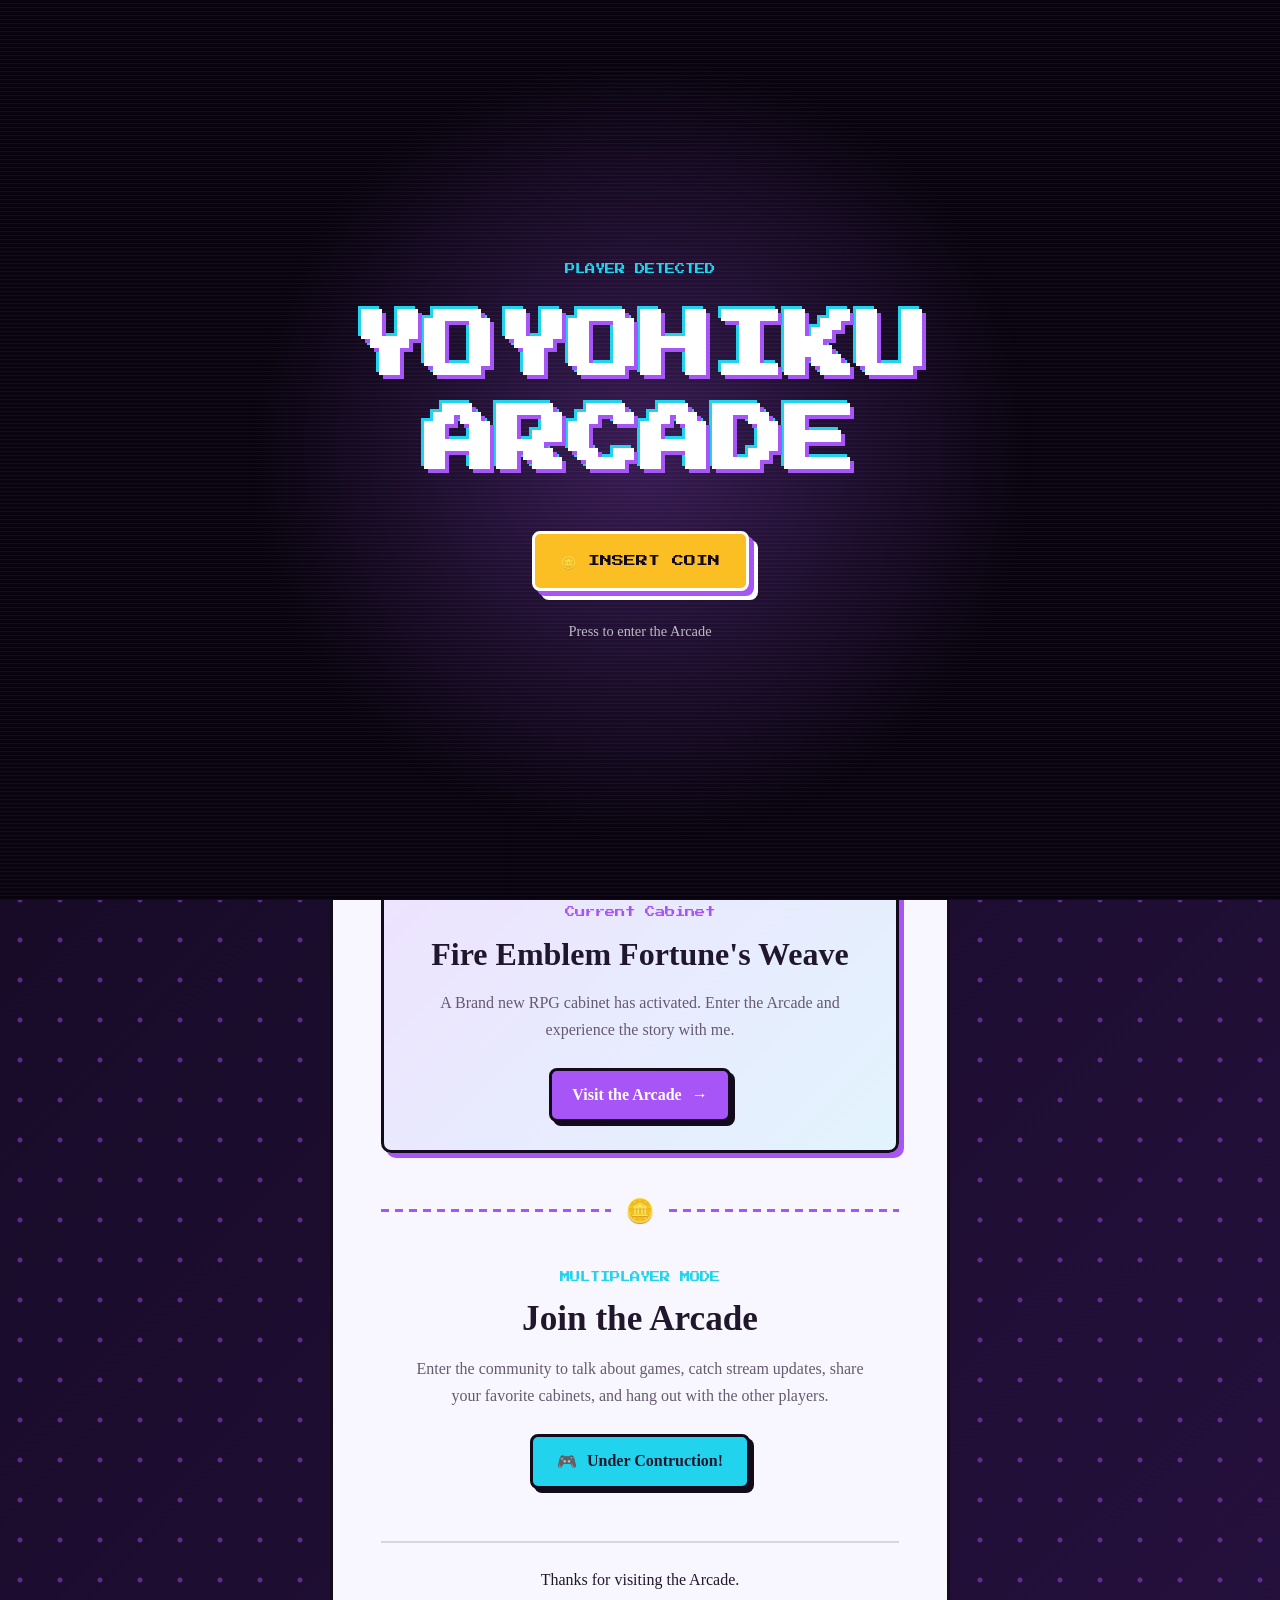
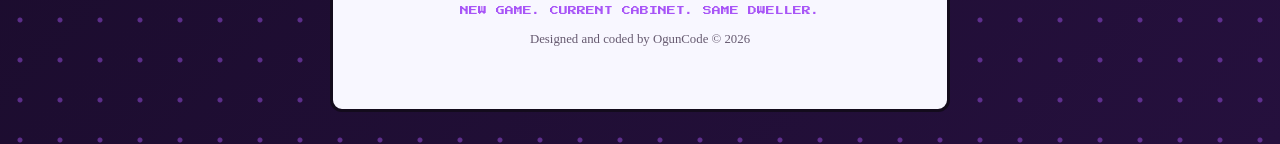
==== index.html @ 7f407669 "changed  reserve rights" ====
<!doctype html>
<html lang="en">

<head>
    <meta charset="UTF-8" />
    <meta name="viewport" content="width=device-width, initial-scale=1.0" />

    <meta name="description" content="Enter Yoyohiku Arcade and connect with the Arcade Dweller." />

    <title>Yoyohiku | The Arcade Dweller</title>

    <link rel="stylesheet" href="css/style.css" />
    <script src="js/script.js" defer></script>
</head>

<body class="arcade-locked">
    <section class="start-screen" id="startScreen">
        <div class="start-content">
            <p class="start-player">PLAYER DETECTED</p>

            <h1 class="start-logo">YOYOHIKU ARCADE</h1>

            <button class="start-button" id="startButton" type="button">
                <span aria-hidden="true">🪙</span>
                INSERT COIN
            </button>

            <p class="start-message">Press to enter the Arcade</p>
        </div>
    </section>

    <div class="background-effects" id="backgroundEffects" aria-hidden="true"></div>

    <main class="social-page" id="socialPage">
        <article class="arcade-card">
            <header class="profile">
                <div class="profile-avatar">
                    <img src="asset/images/vts_2026-09-15_19-41-35.png" alt="Yoyohiku, the Arcade Dweller." />
                </div>

                <p class="profile-eye">PlAYER ONE</p>
                <h1 class="profile-name">YOYOHIKU</h1>
                <p class="profile-title">The Arcade Dweller</p>
                <p class="profile-description">
                    Welcome to the Arcade! I make gameplay content featuring JRPGs,
                    MMOs, and RPGs
                </p>

                <p class="brand-line">🪙 NEW GAME. CURRENT CABINET. SAME DWELLER.</p>
            </header>

            <section class="social-links" aria-labelledby="social-heading">
                <h2 id="social-heading" class="sr-only">Social Media Links</h2>

                <a class="social-button" href="https://www.twitch.tv/yoyohiku" target="_blank"
                    rel="noopener noreferrer">
                    <span class="social-icon" aria-hidden="true">🟣</span>
                    <span>Twitch</span>
                </a>

                <a class="social-button" href="https://www.youtube.com/@yoyohiku" target="_blank"
                    rel="noopener noreferrer">
                    <span class="social-icon" aria-hidden="true">▶</span>
                    <span>YouTube</span>
                </a>

                <a class="social-button" href="https://www.tiktok.com/@yoyohiku" target="_blank"
                    rel="noopener noreferrer">
                    <span class="social-icon" aria-hidden="true">♪</span>
                    <span>TikTok</span>
                </a>

                <a class="social-button" href="https://x.com/YoYoHiku" target="_blank" rel="noopener noreferrer">
                    <span class="social-icon" aria-hidden="true">𝕏</span>
                    <span>Twitter</span>
                </a>

                <!-- <a class="social-button" href="#" target="_blank" rel="noopener noreferrer">
                    <span class="social-icon" aria-hidden="true">🎮</span>
                    <span>Discord</span>
                </a> -->

                <a class="social-button" href="mailto:yoyohiku@gmail.com">
                    <span class="social-icon" aria-hidden="true">✉</span>
                    <span>Email</span>
                </a>
            </section>

            <div class="pixel-divider" aria-hidden="true">
                <span></span>
                <span class="divider-token">🪙</span>
                <span></span>
            </div>

            <section class="current-cabinet" aria-labelledby="cabinet-heading">
                <div class="cabinet-status" id="cabinetStatus">
                    <span class="status-light" aria-hidden="true"></span>
                    <span id="cabinetStatusText">Cabinet Active</span>
                </div>

                <p class="cabinet-label">Current Cabinet</p>

                <h2 id="cabinetTitle" class="cabinet-title">Loading Cabinet....</h2>

                <p class="cabinet-description" id="cabinetDescription">
                    The Arcade is searching for the current game.
                </p>

                <a class="cabinet-button" id="cabinetButton" href="https://www.twitch.tv/yoyohiku" target="_blank"
                    rel="noopener noreferrer">Enter Current Cabinet
                    <span aria-hidden="true">→</span>
                </a>
            </section>

            <div class="pixel-divider" aria-hidden="true">
                <span></span>
                <span class="divider-token">🪙</span>
                <span></span>
            </div>

            <section class="community" aria-labelledby="community-heading">
                <p class="community-label">MULTIPLAYER MODE</p>

                <h2 id="community-heading" class="community-title">
                    Join the Arcade
                </h2>

                <p class="community-description">
                    Enter the community to talk about games, catch stream updates, share
                    your favorite cabinets, and hang out with the other players.
                </p>

                <a class="community-button" href="#" target="_blank" rel="noopener noreferrer">
                    <span aria-hidden="true">🎮</span>
                    Under Contruction!
                </a>
            </section>

            <footer class="page-footer">
                <p>Thanks for visiting the Arcade.</p>

                <p class="footer-tagline">NEW GAME. CURRENT CABINET. SAME DWELLER.</p>

                <p class="footer-credit">
                    Designed and coded by OgunCode © <span id="currentYear"></span>
                </p>
            </footer>
        </article>
    </main>
</body>

</html>
---- css/style.css ----
/* Google Font */
@import url("https://fonts.googleapis.com/css2?family=Press+Start+2P&family=Space+Grotesk:wght@400;500;600;700&display=swap");

:root {
  --color-background: #12091f;
  --color-background-light: #25103d;

  --color-card: #f8f7ff;
  --color-text: #21172c;
  --color-muted: #665a70;

  --color-primary: #a855f7;
  --color-accent: #22d3ee;
  --color-token: #fbbf24;

  --color-border: #130b1c;
}

*{
    box-sizing: border-box;
    margin: 0;
    padding: 0;
}

html{
    min-height: 100%;
}

body{
    min-height: 100vh;
    padding: 32px 16px;

    font-family: "Space Grotesk, san-serif";
    color: var(--color-text);
    
    background-color: var(--color-background);

    background-image: radial-gradient( circle, rgba(168, 85, 247, 0.45)2px, transparent 3px), linear-gradient( 135deg, 
    var(--color-background), var(--color-background-light));

    background-size: 40px 40px,100% 100%;
}

.social-page{
    width: 100%;
    display: flex;
    justify-content: center;
}


/* Arcade Card */

.arcade-card{
    width: min(100%, 620px);
    padding: 48px;

    background-color: var(--color-card);

    border: 3px solid var(--color-border);
    border-radius: 12px;

    box-shadow:8px 8px 0 var(--color-primary)
    14px 14px 0 var(--color-border);
}

/* PROFILE */

.profile{
    text-align: center;
}

.profile-avatar{
    width: 130px;
    height: 130px;
    margin: 0 auto 28px;


    border: 4px solid var(--color-primary);
    border-radius: 50%;

    overflow: hidden;

    box-shadow: 0 0 5px var(--color-primary),
    0 0 24px rgba(168, 85, 247, 0.68);
}

.profile-avatar img{
    width: 100%;
    height: 100%;

    display: block;
    object-fit: cover;

}

.profile-eye{
    margin-bottom: 14px;

    color:var(--color-primary);
    font-size: 0.7rem;
    font-family: "Press Start 2P", monospace;
    letter-spacing: 2px;
}

.profile-name{
    margin-bottom: 12px;

    font-size: clamp( 2rem, 8vw, 3.5rem);
    line-height:1;
}

.profile-title{
    margin-bottom: 24px;

    color: var(--color-primary);
    font-size: 1.2rem;
    font-weight: 700;
}

.profile-description{
    max-width: 480px;
    margin: 0 auto 24px;

    color: var(--color-muted);
    font-size: 1rem;
    line-height: 1.7;
}

.brand-line{
    color: var(--color-text);
    font-size: 0.65rem;
    font-family: "Press Start 2P", monospace;
    line-height: 1.8;
}

/* ==========================================
   PIXEL DIVIDER
========================================== */

.pixel-divider {
  margin: 44px 0;

  display: flex;
  align-items: center;
  gap: 14px;
}

.pixel-divider span:not(.divider-token) {
  height: 3px;
  flex: 1;

  background-image: repeating-linear-gradient(
    to right,
    var(--color-primary) 0,
    var(--color-primary) 8px,
    transparent 8px,
    transparent 14px
  );
}

.divider-token {
  font-size: 1.5rem;
}


/* ==========================================
   CURRENT CABINET
========================================== */

.current-cabinet {
  padding: 28px;

  text-align: center;

  background:
    linear-gradient(
      135deg,
      rgba(168, 85, 247, 0.13),
      rgba(34, 211, 238, 0.1)
    );

  border: 3px solid var(--color-border);
  border-radius: 10px;

  box-shadow: 5px 5px 0 var(--color-primary);
}

.cabinet-status {
  margin-bottom: 22px;

  display: inline-flex;
  align-items: center;
  gap: 9px;

  color: #16803c;
  font-size: 0.8rem;
  font-weight: 700;
  text-transform: uppercase;
  letter-spacing: 1px;
}

.status-light {
  width: 11px;
  height: 11px;

  display: inline-block;

  background-color: #22c55e;
  border-radius: 50%;

  box-shadow: 0 0 10px rgba(34, 197, 94, 0.9);

  animation: status-pulse 1.8s infinite;
}

.cabinet-status.is-online {
  color: #16803c;
}

.cabinet-status.is-online .status-light {
  background-color: #22c55e;

  box-shadow: 0 0 10px rgba(34, 197, 94, 0.9);
}

.cabinet-status.is-offline {
  color: #a16207;
}

.cabinet-status.is-offline .status-light {
  background-color: var(--color-token);

  box-shadow: 0 0 10px rgba(251, 191, 36, 0.9);
}

.cabinet-label {
  margin-bottom: 14px;

  color: var(--color-primary);
  font-family: "Press Start 2P", monospace;
  font-size: 0.65rem;
  line-height: 1.6;
}

.cabinet-title {
  margin-bottom: 16px;

  font-size: clamp(1.5rem, 5vw, 2rem);
  line-height: 1.2;
}

.cabinet-description {
  max-width: 440px;
  margin: 0 auto 24px;

  color: var(--color-muted);
  line-height: 1.7;
}

.cabinet-button {
  padding: 15px 20px;

  display: inline-flex;
  align-items: center;
  justify-content: center;
  gap: 10px;

  color: #ffffff;
  background-color: var(--color-primary);

  border: 3px solid var(--color-border);
  border-radius: 8px;

  box-shadow: 4px 4px 0 var(--color-border);

  font-weight: 700;
  text-decoration: none;

  transition:
    background-color 180ms ease,
    box-shadow 180ms ease,
    transform 180ms ease;
}

.cabinet-button:hover {
  background-color: #7e22ce;

  box-shadow:
    4px 4px 0 var(--color-border),
    0 0 20px rgba(168, 85, 247, 0.7);

  transform: translate(-2px, -2px);
}

.cabinet-button:active {
  box-shadow: 1px 1px 0 var(--color-border);
  transform: translate(2px, 2px);
}

.cabinet-button:focus-visible {
  outline: 4px solid var(--color-accent);
  outline-offset: 4px;
}


/* ==========================================
   STATUS ANIMATION
========================================== */

@keyframes status-pulse {
  0%,
  100% {
    opacity: 1;
    transform: scale(1);
  }

  50% {
    opacity: 0.45;
    transform: scale(0.8);
  }
}

/* ==========================================
   COMMUNITY SECTION
========================================== */

.community {
  text-align: center;
}

.community-label {
  margin-bottom: 14px;

  color: var(--color-accent);
  font-family: "Press Start 2P", monospace;
  font-size: 0.65rem;
  line-height: 1.6;
}

.community-title {
  margin-bottom: 16px;

  font-size: clamp(1.6rem, 5vw, 2.2rem);
}

.community-description {
  max-width: 460px;
  margin: 0 auto 24px;

  color: var(--color-muted);
  line-height: 1.7;
}

.community-button {
  padding: 15px 24px;

  display: inline-flex;
  align-items: center;
  justify-content: center;
  gap: 10px;

  color: var(--color-text);
  background-color: var(--color-accent);

  border: 3px solid var(--color-border);
  border-radius: 8px;

  box-shadow: 4px 4px 0 var(--color-border);

  font-weight: 700;
  text-decoration: none;

  transition:
    background-color 180ms ease,
    box-shadow 180ms ease,
    transform 180ms ease;
}

.community-button:hover {
  background-color: #67e8f9;

  box-shadow:
    4px 4px 0 var(--color-border),
    0 0 20px rgba(34, 211, 238, 0.75);

  transform: translate(-2px, -2px);
}

.community-button:active {
  box-shadow: 1px 1px 0 var(--color-border);
  transform: translate(2px, 2px);
}

.community-button:focus-visible {
  outline: 4px solid var(--color-primary);
  outline-offset: 4px;
}


/* ==========================================
   FOOTER
========================================== */

.page-footer {
  margin-top: 52px;
  padding-top: 28px;

  text-align: center;

  border-top: 2px solid rgba(33, 23, 44, 0.15);
}

.page-footer p {
  margin-bottom: 14px;
}

.footer-tagline {
  color: var(--color-primary);
  font-family: "Press Start 2P", monospace;
  font-size: 0.55rem;
  line-height: 1.8;
}

.footer-credit {
  color: var(--color-muted);
  font-size: 0.8rem;
}


/* ==========================================
   INSERT COIN SCREEN
========================================== */

body.arcade-locked {
  overflow: hidden;
}

.start-screen {
  position: fixed;
  inset: 0;
  z-index: 1000;

  min-height: 100vh;
  padding: 24px;

  display: grid;
  place-items: center;

  color: #ffffff;
  background:
    radial-gradient(
      circle at center,
      rgba(168, 85, 247, 0.3),
      transparent 50%
    ),
    #08030e;

  opacity: 1;
  visibility: visible;

  transition:
    opacity 500ms ease,
    visibility 500ms ease;
}

.start-screen::before {
  content: "";

  position: absolute;
  inset: 0;

  pointer-events: none;

  background-image: repeating-linear-gradient(
    to bottom,
    transparent 0,
    transparent 3px,
    rgba(255, 255, 255, 0.04) 3px,
    rgba(255, 255, 255, 0.04) 4px
  );
}

.start-screen.is-hidden {
  opacity: 0;
  visibility: hidden;
}

.start-content {
  position: relative;
  z-index: 1;

  max-width: 700px;
  text-align: center;
}

.start-player {
  margin-bottom: 24px;

  color: var(--color-accent);
  font-family: "Press Start 2P", monospace;
  font-size: 0.65rem;
  line-height: 1.8;
}

.start-logo {
  margin-bottom: 42px;

  color: #ffffff;
  font-family: "Press Start 2P", monospace;
  font-size: clamp(2rem, 8vw, 4.5rem);
  line-height: 1.3;

  text-shadow:
    4px 4px 0 var(--color-primary),
    -3px -3px 0 var(--color-accent);
}

.start-button {
  padding: 18px 26px;

  display: inline-flex;
  align-items: center;
  justify-content: center;
  gap: 12px;

  color: var(--color-border);
  background-color: var(--color-token);

  border: 3px solid #ffffff;
  border-radius: 8px;

  box-shadow:
    5px 5px 0 var(--color-primary),
    9px 9px 0 #ffffff;

  font-family: "Press Start 2P", monospace;
  font-size: 0.75rem;
  line-height: 1.5;

  cursor: pointer;

  animation: insert-coin-pulse 1.4s infinite;

  transition:
    transform 180ms ease,
    box-shadow 180ms ease;
}

.start-button:hover {
  transform: translateY(-4px);

  box-shadow:
    5px 9px 0 var(--color-primary),
    9px 13px 0 #ffffff;
}

.start-button:active {
  transform: translate(5px, 5px);
  box-shadow: none;
}

.start-button:focus-visible {
  outline: 4px solid var(--color-accent);
  outline-offset: 7px;
}

.start-message {
  margin-top: 32px;

  color: rgba(255, 255, 255, 0.7);
  font-size: 0.9rem;
}

.social-page.arcade-ready .arcade-card {
  animation: cabinet-boot 650ms ease both;
}


/* ==========================================
   ANIMATIONS
========================================== */

@keyframes insert-coin-pulse {
  0%,
  100% {
    filter: brightness(1);
  }

  50% {
    filter: brightness(1.3);
  }
}

@keyframes cabinet-boot {
  from {
    opacity: 0;
    transform: translateY(30px) scale(0.96);
  }

  to {
    opacity: 1;
    transform: translateY(0) scale(1);
  }
}


/* ==========================================
   REDUCED MOTION
========================================== */

@media (prefers-reduced-motion: reduce) {
  *,
  *::before,
  *::after {
    scroll-behavior: auto !important;
    animation-duration: 0.01ms !important;
    animation-iteration-count: 1 !important;
    transition-duration: 0.01ms !important;
  }
}

/* ==========================================
   FLOATING TOKEN BACKGROUND
========================================== */

.background-effects {
  position: fixed;
  inset: 0;
  z-index: 0;

  overflow: hidden;
  pointer-events: none;
}

.social-page {
  position: relative;
  z-index: 1;
}

.floating-token {
  position: absolute;
  bottom: -100px;
  left: var(--token-position);

  width: var(--token-size);
  height: var(--token-size);

  display: grid;
  place-items: center;

  color: #3b2400;
  background:
    radial-gradient(
      circle at 35% 30%,
      #fff3a1,
      var(--color-token) 45%,
      #b86b00 100%
    );

  border: 3px solid #6f4100;
  border-radius: 50%;

  box-shadow:
    inset 0 0 0 4px rgba(255, 255, 255, 0.28),
    0 0 18px rgba(251, 191, 36, 0.35);

  font-family: "Press Start 2P", monospace;
  font-size: calc(var(--token-size) * 0.2);

  opacity: 0;

  animation:
    token-float var(--token-duration) linear
    var(--token-delay) infinite;
}

@keyframes token-float {
  0% {
    opacity: 0;
    transform: translateY(10vh) rotate(0deg);
  }

  15% {
    opacity: 0.55;
  }

  85% {
    opacity: 0.55;
  }

  100% {
    opacity: 0;
    transform: translateY(-125vh) rotate(720deg);
  }
}




/* Mobile */

@media (max-width:600px){
    body{
        padding: 20px 12px;
    }

    .arcade-card{
        padding: 35px 22px;

        box-shadow:
        5px 5px 0 var(--color-primary)
        9px 9px 0 var(--color-border);
    }

    .profile-avatar{
        width: 110px;
        height: 100px;
    }

    .profile-description{
        font-size: 0.95rem;
    }

    .brand-line{
        font-size: 0.65rem;
    }
        .social-links {
  grid-template-columns: 1fr;
    }

    .social-button {
     min-height: 54px;
    }

    .current-cabinet {
        padding: 24px 18px;
    }

    .cabinet-button {
        width: 100%;
    }



}

    



/* Access */

/* ==========================================
   ACCESSIBILITY
========================================== */

.sr-only {
  position: absolute;

  width: 1px;
  height: 1px;
  padding: 0;
  margin: -1px;

  overflow: hidden;
  clip: rect(0, 0, 0, 0);

  white-space: nowrap;
  border: 0;
}


/* ==========================================
   SOCIAL LINKS
========================================== */

.social-links {
  display: grid;
  grid-template-columns: repeat(2, 1fr);
  gap: 16px;

  margin-top: 36px;
}

.social-button {
  min-height: 58px;
  padding: 14px 18px;

  display: flex;
  align-items: center;
  justify-content: center;
  gap: 10px;

  color: var(--color-text);
  background-color: #ffffff;

  border: 3px solid var(--color-border);
  border-radius: 8px;

  box-shadow: 4px 4px 0 var(--color-border);

  font-size: 1rem;
  font-weight: 700;
  text-decoration: none;

  transition:
    color 180ms ease,
    background-color 180ms ease,
    box-shadow 180ms ease,
    transform 180ms ease;
}

.social-button:hover {
  color: #ffffff;
  background-color: var(--color-primary);

  box-shadow:
    4px 4px 0 var(--color-border),
    0 0 18px rgba(168, 85, 247, 0.7);

  transform: translate(-2px, -2px);
}

.social-button:active {
  box-shadow: 1px 1px 0 var(--color-border);
  transform: translate(2px, 2px);
}

.social-button:focus-visible {
  outline: 4px solid var(--color-accent);
  outline-offset: 4px;
}

.social-icon {
  width: 24px;

  display: inline-flex;
  justify-content: center;

  font-size: 1.1rem;
}
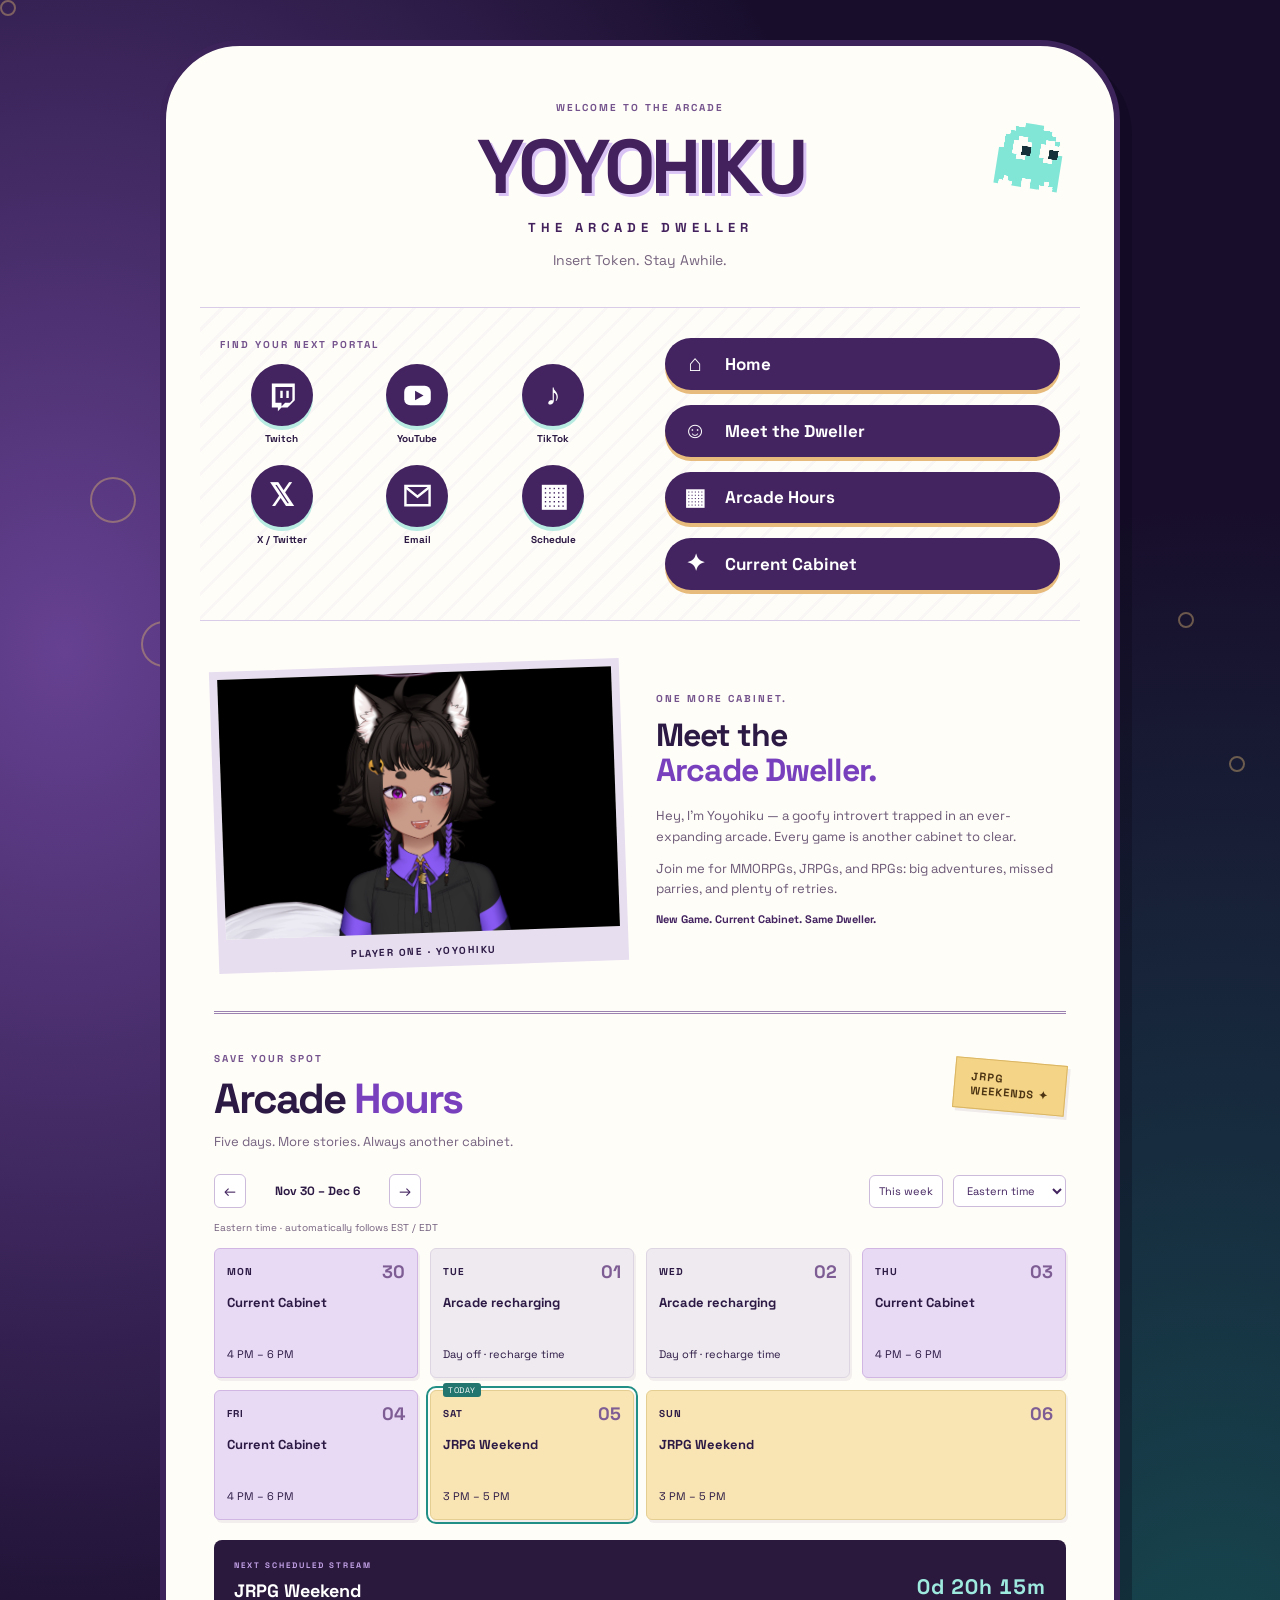
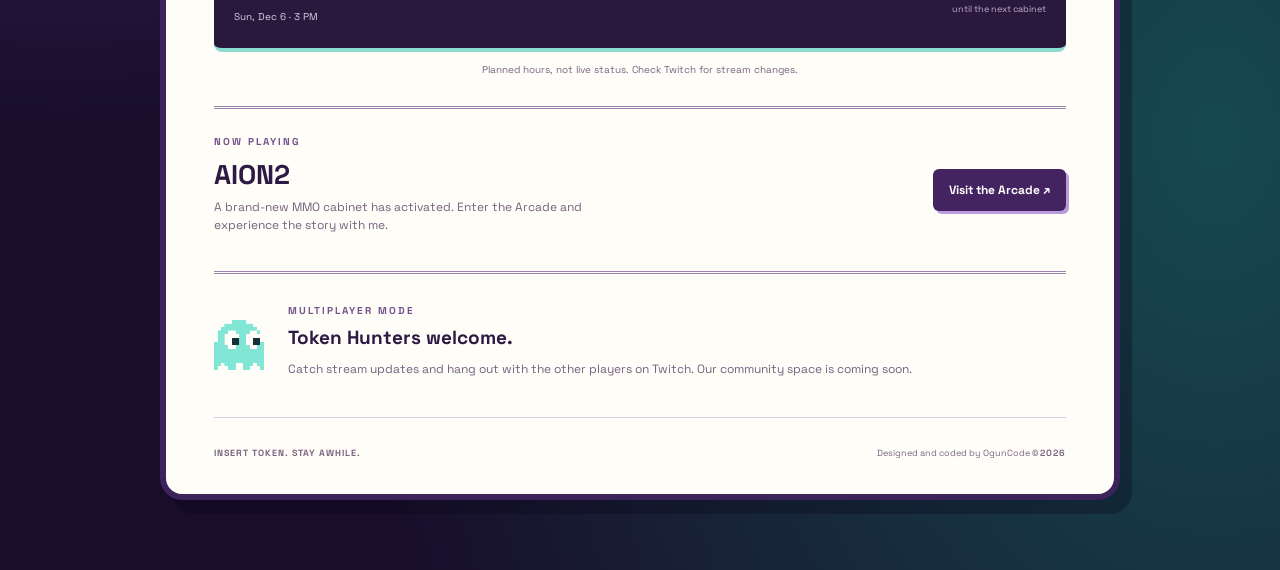
==== commit cbbda899: "Refresh social hub and add date-based Arcade Hours schedule" ====
--- a/index.html
+++ b/index.html
@@ -1,152 +1,22 @@
 <!doctype html>
-<html lang="en">
-
-<head>
-    <meta charset="UTF-8" />
-    <meta name="viewport" content="width=device-width, initial-scale=1.0" />
-
-    <meta name="description" content="Enter Yoyohiku Arcade and connect with the Arcade Dweller." />
-
-    <title>Yoyohiku | The Arcade Dweller</title>
-
-    <link rel="stylesheet" href="css/style.css" />
-    <script src="js/script.js" defer></script>
-</head>
-
-<body class="arcade-locked">
-    <section class="start-screen" id="startScreen">
-        <div class="start-content">
-            <p class="start-player">PLAYER DETECTED</p>
-
-            <h1 class="start-logo">YOYOHIKU ARCADE</h1>
-
-            <button class="start-button" id="startButton" type="button">
-                <span aria-hidden="true">🪙</span>
-                INSERT COIN
-            </button>
-
-            <p class="start-message">Press to enter the Arcade</p>
-        </div>
-    </section>
-
-    <div class="background-effects" id="backgroundEffects" aria-hidden="true"></div>
-
-    <main class="social-page" id="socialPage">
-        <article class="arcade-card">
-            <header class="profile">
-                <div class="profile-avatar">
-                    <img src="asset/images/vts_2026-09-15_19-41-35.png" alt="Yoyohiku, the Arcade Dweller." />
-                </div>
-
-                <p class="profile-eye">PlAYER ONE</p>
-                <h1 class="profile-name">YOYOHIKU</h1>
-                <p class="profile-title">The Arcade Dweller</p>
-                <p class="profile-description">
-                    Welcome to the Arcade! I make gameplay content featuring JRPGs,
-                    MMOs, and RPGs
-                </p>
-
-                <p class="brand-line">🪙 NEW GAME. CURRENT CABINET. SAME DWELLER.</p>
-            </header>
-
-            <section class="social-links" aria-labelledby="social-heading">
-                <h2 id="social-heading" class="sr-only">Social Media Links</h2>
-
-                <a class="social-button" href="https://www.twitch.tv/yoyohiku" target="_blank"
-                    rel="noopener noreferrer">
-                    <span class="social-icon" aria-hidden="true">🟣</span>
-                    <span>Twitch</span>
-                </a>
-
-                <a class="social-button" href="https://www.youtube.com/@yoyohiku" target="_blank"
-                    rel="noopener noreferrer">
-                    <span class="social-icon" aria-hidden="true">▶</span>
-                    <span>YouTube</span>
-                </a>
-
-                <a class="social-button" href="https://www.tiktok.com/@yoyohiku" target="_blank"
-                    rel="noopener noreferrer">
-                    <span class="social-icon" aria-hidden="true">♪</span>
-                    <span>TikTok</span>
-                </a>
-
-                <a class="social-button" href="https://x.com/YoYoHiku" target="_blank" rel="noopener noreferrer">
-                    <span class="social-icon" aria-hidden="true">𝕏</span>
-                    <span>Twitter</span>
-                </a>
-
-                <!-- <a class="social-button" href="#" target="_blank" rel="noopener noreferrer">
-                    <span class="social-icon" aria-hidden="true">🎮</span>
-                    <span>Discord</span>
-                </a> -->
-
-                <a class="social-button" href="mailto:yoyohiku@gmail.com">
-                    <span class="social-icon" aria-hidden="true">✉</span>
-                    <span>Email</span>
-                </a>
-            </section>
-
-            <div class="pixel-divider" aria-hidden="true">
-                <span></span>
-                <span class="divider-token">🪙</span>
-                <span></span>
-            </div>
-
-            <section class="current-cabinet" aria-labelledby="cabinet-heading">
-                <div class="cabinet-status" id="cabinetStatus">
-                    <span class="status-light" aria-hidden="true"></span>
-                    <span id="cabinetStatusText">Cabinet Active</span>
-                </div>
-
-                <p class="cabinet-label">Current Cabinet</p>
-
-                <h2 id="cabinetTitle" class="cabinet-title">Loading Cabinet....</h2>
-
-                <p class="cabinet-description" id="cabinetDescription">
-                    The Arcade is searching for the current game.
-                </p>
-
-                <a class="cabinet-button" id="cabinetButton" href="https://www.twitch.tv/yoyohiku" target="_blank"
-                    rel="noopener noreferrer">Enter Current Cabinet
-                    <span aria-hidden="true">→</span>
-                </a>
-            </section>
-
-            <div class="pixel-divider" aria-hidden="true">
-                <span></span>
-                <span class="divider-token">🪙</span>
-                <span></span>
-            </div>
-
-            <section class="community" aria-labelledby="community-heading">
-                <p class="community-label">MULTIPLAYER MODE</p>
-
-                <h2 id="community-heading" class="community-title">
-                    Join the Arcade
-                </h2>
-
-                <p class="community-description">
-                    Enter the community to talk about games, catch stream updates, share
-                    your favorite cabinets, and hang out with the other players.
-                </p>
-
-                <a class="community-button" href="#" target="_blank" rel="noopener noreferrer">
-                    <span aria-hidden="true">🎮</span>
-                    Under Contruction!
-                </a>
-            </section>
-
-            <footer class="page-footer">
-                <p>Thanks for visiting the Arcade.</p>
-
-                <p class="footer-tagline">NEW GAME. CURRENT CABINET. SAME DWELLER.</p>
-
-                <p class="footer-credit">
-                    Designed and coded by OgunCode © <span id="currentYear"></span>
-                </p>
-            </footer>
-        </article>
-    </main>
-</body>
-
-</html>+<html lang="en"><head><meta charset="UTF-8"><meta name="viewport" content="width=device-width, initial-scale=1"><meta name="description" content="Enter Yoyohiku’s Arcade. Find social links, the Current Cabinet, and the weekly Arcade Hours stream schedule."><title>Yoyohiku | The Arcade Dweller</title><link rel="stylesheet" href="css/style.css"><script src="js/schedule.js" defer></script><script src="js/script.js" defer></script></head>
+<body><a class="skip-link" href="#arcade-hours">Skip to stream schedule</a>
+<div class="background-effects" id="backgroundEffects" aria-hidden="true"></div>
+<main class="social-page" id="socialPage"><article class="arcade-card" id="home">
+<header class="masthead"><span class="eyebrow">WELCOME TO THE ARCADE</span><h1>YOYOHIKU<span>THE ARCADE DWELLER</span></h1><p>Insert Token. Stay Awhile.</p><img class="masthead-ghost" src="asset/images/arcade-ghost.jpg" alt="" width="64" height="64"></header>
+<div class="control-deck"><section aria-labelledby="social-heading"><h2 class="eyebrow" id="social-heading">FIND YOUR NEXT PORTAL</h2><div class="social-links">
+<a class="social-button" href="https://www.twitch.tv/yoyohiku" target="_blank" rel="noopener noreferrer"><span class="social-icon" aria-hidden="true"><svg viewBox="0 0 24 24"><path d="M4 2H23V16L17 22H12L9 25V22H4V2ZM7 5V18H12V21L15 18H19L21 16V5ZM11 8H13V14H11ZM16 8H18V14H16Z"/></svg></span><span>Twitch</span></a>
+<a class="social-button" href="https://www.youtube.com/@yoyohiku" target="_blank" rel="noopener noreferrer"><span class="social-icon" aria-hidden="true"><svg viewBox="0 0 24 24"><rect x="1" y="4" width="22" height="16" rx="5"/><path d="M10 8L17 12L10 16Z" fill="#432460"/></svg></span><span>YouTube</span></a>
+<a class="social-button" href="https://www.tiktok.com/@yoyohiku" target="_blank" rel="noopener noreferrer"><span class="social-icon" aria-hidden="true">♪</span><span>TikTok</span></a>
+<a class="social-button" href="https://x.com/YoYoHiku" target="_blank" rel="noopener noreferrer"><span class="social-icon" aria-hidden="true">𝕏</span><span>X / Twitter</span></a>
+<a class="social-button" href="mailto:yoyohiku@gmail.com"><span class="social-icon" aria-hidden="true"><svg viewBox="0 0 24 24"><path d="M2 4H22V20H2Z" fill="none" stroke="currentColor" stroke-width="2"/><path d="M2 5L12 13L22 5" fill="none" stroke="currentColor" stroke-width="2"/></svg></span><span>Email</span></a>
+<a class="social-button" href="#arcade-hours"><span class="social-icon" aria-hidden="true">▦</span><span>Schedule</span></a>
+</div></section><nav class="page-nav" aria-label="Page sections"><a href="#home"><span aria-hidden="true">⌂</span> Home</a><a href="#about"><span aria-hidden="true">☺</span> Meet the Dweller</a><a href="#arcade-hours"><span aria-hidden="true">▦</span> Arcade Hours</a><a href="#current-cabinet"><span aria-hidden="true">✦</span> Current Cabinet</a></nav></div>
+<section class="about-section" id="about" aria-labelledby="about-heading"><div class="portrait"><img src="asset/images/vts_2026-09-15_19-41-35.png" alt="Yoyohiku’s cat-eared VTuber avatar" width="460" height="350"><span>PLAYER ONE · YOYOHIKU</span></div><div class="about-copy"><p class="eyebrow">ONE MORE CABINET.</p><h2 id="about-heading">Meet the <br><em>Arcade Dweller.</em></h2><p>Hey, I’m Yoyohiku — a goofy introvert trapped in an ever-expanding arcade. Every game is another cabinet to clear.</p><p>Join me for MMORPGs, JRPGs, and RPGs: big adventures, missed parries, and plenty of retries.</p><p class="brand-line">New Game. Current Cabinet. Same Dweller.</p></div></section>
+<section class="schedule-section" id="arcade-hours" aria-labelledby="schedule-heading"><div class="section-heading"><div><p class="eyebrow">SAVE YOUR SPOT</p><h2 id="schedule-heading">Arcade <em>Hours</em></h2></div><span class="schedule-sticker">JRPG<br>WEEKENDS ✦</span></div><p class="section-intro">Five days. More stories. Always another cabinet.</p>
+<div class="schedule-controls"><div class="week-control"><button id="previousWeek" type="button" aria-label="Previous week">←</button><span id="weekRange"></span><button id="nextWeek" type="button" aria-label="Next week">→</button></div><div class="zone-control"><button id="thisWeek" type="button">This week</button><label for="timeZone" class="sr-only">Schedule time zone</label><select id="timeZone"><option value="eastern">Eastern time</option><option value="local">My local time</option></select></div></div>
+<p class="timezone-note" id="zoneNote">Eastern time · EST / EDT</p><div class="schedule-grid" id="scheduleGrid"></div><noscript><p>Monday, Thursday, Friday: 4–6 PM. Saturday and Sunday: JRPG Weekend, 3–5 PM. Tuesday and Wednesday: off. All times Eastern.</p></noscript>
+<div class="next-stream"><div><p class="eyebrow" id="nextLabel">NEXT SCHEDULED STREAM</p><h3 id="nextTitle">Current Cabinet</h3><p id="nextDate"></p></div><div class="countdown-wrap"><strong id="countdown">Loading hours…</strong><span id="countdownLabel">until the next cabinet</span></div></div><p class="schedule-note">Planned hours, not live status. Check Twitch for stream changes.</p></section>
+<section class="current-cabinet" id="current-cabinet" aria-labelledby="cabinetTitle"><div><p class="eyebrow">NOW PLAYING</p><h2 id="cabinetTitle">AION2</h2><p id="cabinetDescription">A brand-new MMO cabinet has activated. Experience the story with me.</p></div><a class="primary-button" id="cabinetButton" href="https://www.twitch.tv/yoyohiku" target="_blank" rel="noopener noreferrer">Visit the Arcade <span aria-hidden="true">↗</span></a></section>
+<section class="community" aria-labelledby="community-heading"><img src="asset/images/arcade-ghost.jpg" width="50" height="50" alt=""><div><p class="eyebrow">MULTIPLAYER MODE</p><h2 id="community-heading">Token Hunters welcome.</h2><p>Catch stream updates and hang out with the other players on Twitch. Our community space is coming soon.</p></div></section>
+<footer class="page-footer"><span>INSERT TOKEN. STAY AWHILE.</span><p>Designed and coded by OgunCode © <span id="currentYear"></span></p></footer></article></main></body></html>
--- a/css/style.css
+++ b/css/style.css
@@ -1,844 +1,5 @@
-/* Google Font */
-@import url("https://fonts.googleapis.com/css2?family=Press+Start+2P&family=Space+Grotesk:wght@400;500;600;700&display=swap");
-
-:root {
-  --color-background: #12091f;
-  --color-background-light: #25103d;
-
-  --color-card: #f8f7ff;
-  --color-text: #21172c;
-  --color-muted: #665a70;
-
-  --color-primary: #a855f7;
-  --color-accent: #22d3ee;
-  --color-token: #fbbf24;
-
-  --color-border: #130b1c;
-}
-
-*{
-    box-sizing: border-box;
-    margin: 0;
-    padding: 0;
-}
-
-html{
-    min-height: 100%;
-}
-
-body{
-    min-height: 100vh;
-    padding: 32px 16px;
-
-    font-family: "Space Grotesk, san-serif";
-    color: var(--color-text);
-    
-    background-color: var(--color-background);
-
-    background-image: radial-gradient( circle, rgba(168, 85, 247, 0.45)2px, transparent 3px), linear-gradient( 135deg, 
-    var(--color-background), var(--color-background-light));
-
-    background-size: 40px 40px,100% 100%;
-}
-
-.social-page{
-    width: 100%;
-    display: flex;
-    justify-content: center;
-}
-
-
-/* Arcade Card */
-
-.arcade-card{
-    width: min(100%, 620px);
-    padding: 48px;
-
-    background-color: var(--color-card);
-
-    border: 3px solid var(--color-border);
-    border-radius: 12px;
-
-    box-shadow:8px 8px 0 var(--color-primary)
-    14px 14px 0 var(--color-border);
-}
-
-/* PROFILE */
-
-.profile{
-    text-align: center;
-}
-
-.profile-avatar{
-    width: 130px;
-    height: 130px;
-    margin: 0 auto 28px;
-
-
-    border: 4px solid var(--color-primary);
-    border-radius: 50%;
-
-    overflow: hidden;
-
-    box-shadow: 0 0 5px var(--color-primary),
-    0 0 24px rgba(168, 85, 247, 0.68);
-}
-
-.profile-avatar img{
-    width: 100%;
-    height: 100%;
-
-    display: block;
-    object-fit: cover;
-
-}
-
-.profile-eye{
-    margin-bottom: 14px;
-
-    color:var(--color-primary);
-    font-size: 0.7rem;
-    font-family: "Press Start 2P", monospace;
-    letter-spacing: 2px;
-}
-
-.profile-name{
-    margin-bottom: 12px;
-
-    font-size: clamp( 2rem, 8vw, 3.5rem);
-    line-height:1;
-}
-
-.profile-title{
-    margin-bottom: 24px;
-
-    color: var(--color-primary);
-    font-size: 1.2rem;
-    font-weight: 700;
-}
-
-.profile-description{
-    max-width: 480px;
-    margin: 0 auto 24px;
-
-    color: var(--color-muted);
-    font-size: 1rem;
-    line-height: 1.7;
-}
-
-.brand-line{
-    color: var(--color-text);
-    font-size: 0.65rem;
-    font-family: "Press Start 2P", monospace;
-    line-height: 1.8;
-}
-
-/* ==========================================
-   PIXEL DIVIDER
-========================================== */
-
-.pixel-divider {
-  margin: 44px 0;
-
-  display: flex;
-  align-items: center;
-  gap: 14px;
-}
-
-.pixel-divider span:not(.divider-token) {
-  height: 3px;
-  flex: 1;
-
-  background-image: repeating-linear-gradient(
-    to right,
-    var(--color-primary) 0,
-    var(--color-primary) 8px,
-    transparent 8px,
-    transparent 14px
-  );
-}
-
-.divider-token {
-  font-size: 1.5rem;
-}
-
-
-/* ==========================================
-   CURRENT CABINET
-========================================== */
-
-.current-cabinet {
-  padding: 28px;
-
-  text-align: center;
-
-  background:
-    linear-gradient(
-      135deg,
-      rgba(168, 85, 247, 0.13),
-      rgba(34, 211, 238, 0.1)
-    );
-
-  border: 3px solid var(--color-border);
-  border-radius: 10px;
-
-  box-shadow: 5px 5px 0 var(--color-primary);
-}
-
-.cabinet-status {
-  margin-bottom: 22px;
-
-  display: inline-flex;
-  align-items: center;
-  gap: 9px;
-
-  color: #16803c;
-  font-size: 0.8rem;
-  font-weight: 700;
-  text-transform: uppercase;
-  letter-spacing: 1px;
-}
-
-.status-light {
-  width: 11px;
-  height: 11px;
-
-  display: inline-block;
-
-  background-color: #22c55e;
-  border-radius: 50%;
-
-  box-shadow: 0 0 10px rgba(34, 197, 94, 0.9);
-
-  animation: status-pulse 1.8s infinite;
-}
-
-.cabinet-status.is-online {
-  color: #16803c;
-}
-
-.cabinet-status.is-online .status-light {
-  background-color: #22c55e;
-
-  box-shadow: 0 0 10px rgba(34, 197, 94, 0.9);
-}
-
-.cabinet-status.is-offline {
-  color: #a16207;
-}
-
-.cabinet-status.is-offline .status-light {
-  background-color: var(--color-token);
-
-  box-shadow: 0 0 10px rgba(251, 191, 36, 0.9);
-}
-
-.cabinet-label {
-  margin-bottom: 14px;
-
-  color: var(--color-primary);
-  font-family: "Press Start 2P", monospace;
-  font-size: 0.65rem;
-  line-height: 1.6;
-}
-
-.cabinet-title {
-  margin-bottom: 16px;
-
-  font-size: clamp(1.5rem, 5vw, 2rem);
-  line-height: 1.2;
-}
-
-.cabinet-description {
-  max-width: 440px;
-  margin: 0 auto 24px;
-
-  color: var(--color-muted);
-  line-height: 1.7;
-}
-
-.cabinet-button {
-  padding: 15px 20px;
-
-  display: inline-flex;
-  align-items: center;
-  justify-content: center;
-  gap: 10px;
-
-  color: #ffffff;
-  background-color: var(--color-primary);
-
-  border: 3px solid var(--color-border);
-  border-radius: 8px;
-
-  box-shadow: 4px 4px 0 var(--color-border);
-
-  font-weight: 700;
-  text-decoration: none;
-
-  transition:
-    background-color 180ms ease,
-    box-shadow 180ms ease,
-    transform 180ms ease;
-}
-
-.cabinet-button:hover {
-  background-color: #7e22ce;
-
-  box-shadow:
-    4px 4px 0 var(--color-border),
-    0 0 20px rgba(168, 85, 247, 0.7);
-
-  transform: translate(-2px, -2px);
-}
-
-.cabinet-button:active {
-  box-shadow: 1px 1px 0 var(--color-border);
-  transform: translate(2px, 2px);
-}
-
-.cabinet-button:focus-visible {
-  outline: 4px solid var(--color-accent);
-  outline-offset: 4px;
-}
-
-
-/* ==========================================
-   STATUS ANIMATION
-========================================== */
-
-@keyframes status-pulse {
-  0%,
-  100% {
-    opacity: 1;
-    transform: scale(1);
-  }
-
-  50% {
-    opacity: 0.45;
-    transform: scale(0.8);
-  }
-}
-
-/* ==========================================
-   COMMUNITY SECTION
-========================================== */
-
-.community {
-  text-align: center;
-}
-
-.community-label {
-  margin-bottom: 14px;
-
-  color: var(--color-accent);
-  font-family: "Press Start 2P", monospace;
-  font-size: 0.65rem;
-  line-height: 1.6;
-}
-
-.community-title {
-  margin-bottom: 16px;
-
-  font-size: clamp(1.6rem, 5vw, 2.2rem);
-}
-
-.community-description {
-  max-width: 460px;
-  margin: 0 auto 24px;
-
-  color: var(--color-muted);
-  line-height: 1.7;
-}
-
-.community-button {
-  padding: 15px 24px;
-
-  display: inline-flex;
-  align-items: center;
-  justify-content: center;
-  gap: 10px;
-
-  color: var(--color-text);
-  background-color: var(--color-accent);
-
-  border: 3px solid var(--color-border);
-  border-radius: 8px;
-
-  box-shadow: 4px 4px 0 var(--color-border);
-
-  font-weight: 700;
-  text-decoration: none;
-
-  transition:
-    background-color 180ms ease,
-    box-shadow 180ms ease,
-    transform 180ms ease;
-}
-
-.community-button:hover {
-  background-color: #67e8f9;
-
-  box-shadow:
-    4px 4px 0 var(--color-border),
-    0 0 20px rgba(34, 211, 238, 0.75);
-
-  transform: translate(-2px, -2px);
-}
-
-.community-button:active {
-  box-shadow: 1px 1px 0 var(--color-border);
-  transform: translate(2px, 2px);
-}
-
-.community-button:focus-visible {
-  outline: 4px solid var(--color-primary);
-  outline-offset: 4px;
-}
-
-
-/* ==========================================
-   FOOTER
-========================================== */
-
-.page-footer {
-  margin-top: 52px;
-  padding-top: 28px;
-
-  text-align: center;
-
-  border-top: 2px solid rgba(33, 23, 44, 0.15);
-}
-
-.page-footer p {
-  margin-bottom: 14px;
-}
-
-.footer-tagline {
-  color: var(--color-primary);
-  font-family: "Press Start 2P", monospace;
-  font-size: 0.55rem;
-  line-height: 1.8;
-}
-
-.footer-credit {
-  color: var(--color-muted);
-  font-size: 0.8rem;
-}
-
-
-/* ==========================================
-   INSERT COIN SCREEN
-========================================== */
-
-body.arcade-locked {
-  overflow: hidden;
-}
-
-.start-screen {
-  position: fixed;
-  inset: 0;
-  z-index: 1000;
-
-  min-height: 100vh;
-  padding: 24px;
-
-  display: grid;
-  place-items: center;
-
-  color: #ffffff;
-  background:
-    radial-gradient(
-      circle at center,
-      rgba(168, 85, 247, 0.3),
-      transparent 50%
-    ),
-    #08030e;
-
-  opacity: 1;
-  visibility: visible;
-
-  transition:
-    opacity 500ms ease,
-    visibility 500ms ease;
-}
-
-.start-screen::before {
-  content: "";
-
-  position: absolute;
-  inset: 0;
-
-  pointer-events: none;
-
-  background-image: repeating-linear-gradient(
-    to bottom,
-    transparent 0,
-    transparent 3px,
-    rgba(255, 255, 255, 0.04) 3px,
-    rgba(255, 255, 255, 0.04) 4px
-  );
-}
-
-.start-screen.is-hidden {
-  opacity: 0;
-  visibility: hidden;
-}
-
-.start-content {
-  position: relative;
-  z-index: 1;
-
-  max-width: 700px;
-  text-align: center;
-}
-
-.start-player {
-  margin-bottom: 24px;
-
-  color: var(--color-accent);
-  font-family: "Press Start 2P", monospace;
-  font-size: 0.65rem;
-  line-height: 1.8;
-}
-
-.start-logo {
-  margin-bottom: 42px;
-
-  color: #ffffff;
-  font-family: "Press Start 2P", monospace;
-  font-size: clamp(2rem, 8vw, 4.5rem);
-  line-height: 1.3;
-
-  text-shadow:
-    4px 4px 0 var(--color-primary),
-    -3px -3px 0 var(--color-accent);
-}
-
-.start-button {
-  padding: 18px 26px;
-
-  display: inline-flex;
-  align-items: center;
-  justify-content: center;
-  gap: 12px;
-
-  color: var(--color-border);
-  background-color: var(--color-token);
-
-  border: 3px solid #ffffff;
-  border-radius: 8px;
-
-  box-shadow:
-    5px 5px 0 var(--color-primary),
-    9px 9px 0 #ffffff;
-
-  font-family: "Press Start 2P", monospace;
-  font-size: 0.75rem;
-  line-height: 1.5;
-
-  cursor: pointer;
-
-  animation: insert-coin-pulse 1.4s infinite;
-
-  transition:
-    transform 180ms ease,
-    box-shadow 180ms ease;
-}
-
-.start-button:hover {
-  transform: translateY(-4px);
-
-  box-shadow:
-    5px 9px 0 var(--color-primary),
-    9px 13px 0 #ffffff;
-}
-
-.start-button:active {
-  transform: translate(5px, 5px);
-  box-shadow: none;
-}
-
-.start-button:focus-visible {
-  outline: 4px solid var(--color-accent);
-  outline-offset: 7px;
-}
-
-.start-message {
-  margin-top: 32px;
-
-  color: rgba(255, 255, 255, 0.7);
-  font-size: 0.9rem;
-}
-
-.social-page.arcade-ready .arcade-card {
-  animation: cabinet-boot 650ms ease both;
-}
-
-
-/* ==========================================
-   ANIMATIONS
-========================================== */
-
-@keyframes insert-coin-pulse {
-  0%,
-  100% {
-    filter: brightness(1);
-  }
-
-  50% {
-    filter: brightness(1.3);
-  }
-}
-
-@keyframes cabinet-boot {
-  from {
-    opacity: 0;
-    transform: translateY(30px) scale(0.96);
-  }
-
-  to {
-    opacity: 1;
-    transform: translateY(0) scale(1);
-  }
-}
-
-
-/* ==========================================
-   REDUCED MOTION
-========================================== */
-
-@media (prefers-reduced-motion: reduce) {
-  *,
-  *::before,
-  *::after {
-    scroll-behavior: auto !important;
-    animation-duration: 0.01ms !important;
-    animation-iteration-count: 1 !important;
-    transition-duration: 0.01ms !important;
-  }
-}
-
-/* ==========================================
-   FLOATING TOKEN BACKGROUND
-========================================== */
-
-.background-effects {
-  position: fixed;
-  inset: 0;
-  z-index: 0;
-
-  overflow: hidden;
-  pointer-events: none;
-}
-
-.social-page {
-  position: relative;
-  z-index: 1;
-}
-
-.floating-token {
-  position: absolute;
-  bottom: -100px;
-  left: var(--token-position);
-
-  width: var(--token-size);
-  height: var(--token-size);
-
-  display: grid;
-  place-items: center;
-
-  color: #3b2400;
-  background:
-    radial-gradient(
-      circle at 35% 30%,
-      #fff3a1,
-      var(--color-token) 45%,
-      #b86b00 100%
-    );
-
-  border: 3px solid #6f4100;
-  border-radius: 50%;
-
-  box-shadow:
-    inset 0 0 0 4px rgba(255, 255, 255, 0.28),
-    0 0 18px rgba(251, 191, 36, 0.35);
-
-  font-family: "Press Start 2P", monospace;
-  font-size: calc(var(--token-size) * 0.2);
-
-  opacity: 0;
-
-  animation:
-    token-float var(--token-duration) linear
-    var(--token-delay) infinite;
-}
-
-@keyframes token-float {
-  0% {
-    opacity: 0;
-    transform: translateY(10vh) rotate(0deg);
-  }
-
-  15% {
-    opacity: 0.55;
-  }
-
-  85% {
-    opacity: 0.55;
-  }
-
-  100% {
-    opacity: 0;
-    transform: translateY(-125vh) rotate(720deg);
-  }
-}
-
-
-
-
-/* Mobile */
-
-@media (max-width:600px){
-    body{
-        padding: 20px 12px;
-    }
-
-    .arcade-card{
-        padding: 35px 22px;
-
-        box-shadow:
-        5px 5px 0 var(--color-primary)
-        9px 9px 0 var(--color-border);
-    }
-
-    .profile-avatar{
-        width: 110px;
-        height: 100px;
-    }
-
-    .profile-description{
-        font-size: 0.95rem;
-    }
-
-    .brand-line{
-        font-size: 0.65rem;
-    }
-        .social-links {
-  grid-template-columns: 1fr;
-    }
-
-    .social-button {
-     min-height: 54px;
-    }
-
-    .current-cabinet {
-        padding: 24px 18px;
-    }
-
-    .cabinet-button {
-        width: 100%;
-    }
-
-
-
-}
-
-    
-
-
-
-/* Access */
-
-/* ==========================================
-   ACCESSIBILITY
-========================================== */
-
-.sr-only {
-  position: absolute;
-
-  width: 1px;
-  height: 1px;
-  padding: 0;
-  margin: -1px;
-
-  overflow: hidden;
-  clip: rect(0, 0, 0, 0);
-
-  white-space: nowrap;
-  border: 0;
-}
-
-
-/* ==========================================
-   SOCIAL LINKS
-========================================== */
-
-.social-links {
-  display: grid;
-  grid-template-columns: repeat(2, 1fr);
-  gap: 16px;
-
-  margin-top: 36px;
-}
-
-.social-button {
-  min-height: 58px;
-  padding: 14px 18px;
-
-  display: flex;
-  align-items: center;
-  justify-content: center;
-  gap: 10px;
-
-  color: var(--color-text);
-  background-color: #ffffff;
-
-  border: 3px solid var(--color-border);
-  border-radius: 8px;
-
-  box-shadow: 4px 4px 0 var(--color-border);
-
-  font-size: 1rem;
-  font-weight: 700;
-  text-decoration: none;
-
-  transition:
-    color 180ms ease,
-    background-color 180ms ease,
-    box-shadow 180ms ease,
-    transform 180ms ease;
-}
-
-.social-button:hover {
-  color: #ffffff;
-  background-color: var(--color-primary);
-
-  box-shadow:
-    4px 4px 0 var(--color-border),
-    0 0 18px rgba(168, 85, 247, 0.7);
-
-  transform: translate(-2px, -2px);
-}
-
-.social-button:active {
-  box-shadow: 1px 1px 0 var(--color-border);
-  transform: translate(2px, 2px);
-}
-
-.social-button:focus-visible {
-  outline: 4px solid var(--color-accent);
-  outline-offset: 4px;
-}
-
-.social-icon {
-  width: 24px;
-
-  display: inline-flex;
-  justify-content: center;
-
-  font-size: 1.1rem;
-}
-
-
-
+@import url("https://fonts.googleapis.com/css2?family=Space+Grotesk:wght@400;500;600;700&display=swap");
+:root{--ink:#2c1944;--purple:#7840bd;--mint:#87e0d7;--paper:#fffdf8;--line:#d9cce8}*{box-sizing:border-box}html{scroll-behavior:smooth;scroll-padding-top:24px}body{margin:0;padding:40px 20px 70px;font-family:"Space Grotesk",Arial,sans-serif;color:var(--ink);background:radial-gradient(ellipse at 5% 30%,#664192,transparent 50%),radial-gradient(ellipse at 95% 80%,#164950,transparent 50%),#180e2c;line-height:1.55}a{color:inherit}button,select{font:inherit}a,button,select{-webkit-tap-highlight-color:transparent}a:focus-visible,button:focus-visible,select:focus-visible{outline:3px solid #087b80;outline-offset:5px}button,a,select{touch-action:manipulation}.social-page{position:relative;z-index:1}.arcade-card{max-width:960px;margin:auto;background:var(--paper);border:6px solid #3c235a;border-radius:80px 80px 22px 22px;padding:48px 48px 24px;box-shadow:12px 14px 0 #0c081950}.masthead{text-align:center;position:relative;padding-bottom:36px}.eyebrow{font:700 10px/1.4 "Space Grotesk",Arial,sans-serif;letter-spacing:2px;color:#74538d;margin:0 0 12px}.masthead h1{font-size:clamp(40px,8vw,76px);line-height:1;letter-spacing:-4px;margin:10px 0 16px;color:#43215d;text-shadow:3px 3px 0 #d9c3f5}.masthead h1 span{display:block;font-size:13px;letter-spacing:5px;margin-top:16px;text-shadow:none}.masthead p{font-size:14px;color:#75637e;margin:0}.masthead-ghost{position:absolute;right:4px;top:30px;transform:rotate(9deg);mix-blend-mode:multiply;image-rendering:pixelated}.control-deck{display:grid;grid-template-columns:1fr 1fr;gap:50px;padding:30px 20px;margin:0 -14px;background:repeating-linear-gradient(135deg,transparent 0 14px,#eae2f140 14px 17px);border-block:1px solid var(--line)}.social-links{display:grid;grid-template-columns:repeat(3,1fr);gap:18px 12px}.social-button{display:flex;flex-direction:column;align-items:center;text-decoration:none;gap:5px;font-size:10px;font-weight:700;text-align:center}.social-icon{display:grid;place-items:center;width:62px;height:62px;background:#432460;border-radius:50%;color:white;font:bold 31px Arial,sans-serif;box-shadow:0 4px 0 #b8ebe2;transition:transform .2s,background .2s}.social-icon svg{width:29px;height:29px;fill:currentColor;overflow:visible}.social-button:hover .social-icon{transform:translateY(-4px);background:var(--purple)}.page-nav{display:flex;flex-direction:column;gap:15px;justify-content:center}.page-nav a{display:flex;align-items:center;gap:18px;text-decoration:none;background:#432460;color:#fff;padding:8px 18px;border-radius:30px;box-shadow:0 4px 0 #e7bb7b;font-weight:700;font-size:17px;transition:transform .2s}.page-nav a:hover{transform:translateX(4px);background:var(--purple)}.page-nav span{width:24px;text-align:center;font-size:23px}.about-section{display:grid;grid-template-columns:1fr 1fr;gap:32px;align-items:center;padding:44px 0;border-bottom:3px double #9b82b1}.portrait{background:#20162c;border:8px solid #e7def0;border-bottom-width:34px;position:relative;transform:rotate(-2deg)}.portrait img{display:block;width:100%;height:260px;object-fit:cover;object-position:center}.portrait span{position:absolute;bottom:-26px;left:0;right:0;text-align:center;font-size:10px;font-weight:bold;letter-spacing:1.5px}.about-copy h2{font-size:32px;line-height:1.1;letter-spacing:-1px;margin:0 0 18px}em{font-style:normal;color:var(--purple)}.about-copy p:not(.eyebrow){font-size:13px;color:#6b5876;margin:12px 0}.about-copy .brand-line{font-weight:bold;color:#432460!important;font-size:11px!important}.schedule-section{padding:38px 0 28px}.section-heading{display:flex;align-items:center;justify-content:space-between}.section-heading h2{font-size:42px;letter-spacing:-2px;line-height:1;margin:0}.schedule-sticker{background:#f4d486;color:#4d3514;border:1px solid #d9b564;padding:10px 16px;font-size:11px;font-weight:bold;line-height:1.3;letter-spacing:1px;transform:rotate(5deg);box-shadow:3px 3px 0 #2c194414}.section-intro{font-size:13px;color:#74617f;margin:12px 0 22px}.schedule-controls,.week-control,.zone-control{display:flex;align-items:center;gap:10px}.schedule-controls{justify-content:space-between;flex-wrap:wrap}.schedule-controls button,.schedule-controls select{background:white;border:1px solid #cdbbdc;color:#432460;padding:7px 9px;border-radius:6px;font-size:11px;cursor:pointer}.week-control button{font-size:15px;line-height:1.2;min-width:32px}.week-control span{font-size:12px;font-weight:bold;min-width:123px;text-align:center}.timezone-note{font-size:10px;color:#74617f;margin:12px 0}.schedule-grid{display:grid;grid-template-columns:repeat(4,minmax(0,1fr));gap:12px}.day-card{position:relative;background:#e8daf5;border:1px solid #d1b6e4;border-radius:6px;padding:14px 12px;min-height:130px;display:flex;flex-direction:column;box-shadow:2px 3px 0 #2c194410}.day-card.off{background:#eeeaf0;border-color:#ded5e3}.day-card.weekend{background:#f9e5b4;border-color:#e4ce92}.day-card:last-child{grid-column:span 2}.day-card.today{outline:2px solid #218f86;outline-offset:2px}.day-top{display:flex;justify-content:space-between;align-items:center;margin-bottom:14px;gap:6px}.day-name{font-size:10px;font-weight:700;letter-spacing:1px}.day-number{font-size:18px;line-height:1;font-weight:bold;color:#7e5c94}.today-tag{font-size:8px;position:absolute;top:-8px;left:12px;background:#23766f;color:white;border-radius:3px;padding:1px 5px;letter-spacing:.7px}.day-card h3{font-size:13px;line-height:1.3;margin:0 0 7px}.day-card p{font-size:11px;margin:auto 0 0}.day-card small{font-size:9px;margin-top:4px;color:#796582}.next-stream{background:#2a183d;color:#fff;padding:20px;margin-top:20px;border-radius:8px;display:flex;align-items:center;justify-content:space-between;gap:16px;border-bottom:4px solid #8bdbd0}.next-stream .eyebrow{font-size:8px;color:#c4a3e8;margin-bottom:6px}.next-stream h3{font-size:18px;margin:0}.next-stream p:not(.eyebrow){font-size:10px;margin:4px 0;color:#dbcaea}.countdown-wrap{text-align:right;flex-shrink:0}.countdown-wrap strong{font-size:21px;color:#9eeadf;font-variant-numeric:tabular-nums;letter-spacing:1px}.countdown-wrap span{display:block;font-size:9px;color:#c3b0d1}.schedule-note{font-size:10px;text-align:center;color:#796582;margin:10px 0 0}.current-cabinet{display:flex;gap:24px;align-items:center;justify-content:space-between;border-block:3px double #9b82b1;padding:26px 0}.current-cabinet h2{font-size:27px;line-height:1;margin:8px 0}.current-cabinet p:not(.eyebrow){font-size:12px;color:#74617f;max-width:400px;margin:10px 0}.primary-button{flex-shrink:0;text-decoration:none;padding:12px 16px;background:#432460;color:white;border-radius:6px;font-size:12px;font-weight:bold;box-shadow:3px 3px 0 #ba9cda}.primary-button:hover{background:var(--purple)}.community{display:flex;align-items:center;gap:24px;padding:30px 0}.community img{mix-blend-mode:multiply;image-rendering:pixelated}.community h2{font-size:19px;margin:0}.community p:not(.eyebrow){font-size:12px;color:#74617f;margin:8px 0}.community .eyebrow{margin-bottom:5px}.page-footer{border-top:1px solid var(--line);padding-top:20px;display:flex;align-items:center;justify-content:space-between;gap:14px;color:#796582;font-size:9px}.page-footer span{font-weight:bold;letter-spacing:1px}.background-effects{position:fixed;inset:0;pointer-events:none;overflow:hidden}.floating-token{position:absolute;left:var(--token-position);top:var(--token-top);width:var(--token-size);height:var(--token-size);border:2px solid #d9b27170;border-radius:50%;animation:float 10s ease-in-out infinite alternate;animation-delay:var(--token-delay)}@keyframes float{to{transform:translateY(-30px) rotate(20deg)}}.skip-link{position:fixed;top:-100px;left:20px;z-index:20;background:white;padding:12px}.skip-link:focus{top:15px}.sr-only{position:absolute;width:1px;height:1px;padding:0;margin:-1px;overflow:hidden;clip:rect(0,0,0,0);white-space:nowrap;border:0}
+@media(max-width:700px){body{padding:16px 12px 35px}.arcade-card{border-width:4px;border-radius:45px 45px 18px 18px;padding:30px 24px 20px}.masthead-ghost{width:42px;height:42px;right:0;top:0}.masthead h1{letter-spacing:-2px;font-size:48px}.masthead h1 span{font-size:10px;letter-spacing:3px}.masthead>.eyebrow{font-size:8px}.control-deck{gap:24px;padding:22px 10px;margin:0}.social-icon{width:48px;height:48px;font-size:25px}.social-links{gap:14px 8px}.page-nav a{font-size:12px;gap:8px;padding:6px 10px}.page-nav span{font-size:19px}.about-section{gap:22px}.portrait img{height:210px}.about-copy h2{font-size:25px}.schedule-grid{grid-template-columns:repeat(2,minmax(0,1fr))}.day-card:last-child{grid-column:span 2}.section-heading h2{font-size:36px}.next-stream{padding:16px}.countdown-wrap strong{font-size:17px}.primary-button{padding:10px;font-size:11px}.page-footer{flex-direction:column;gap:0;text-align:center}}
+@media(max-width:450px){.arcade-card{padding:28px 17px 20px}.masthead-ghost{top:-10px;width:32px;height:32px}.masthead h1{font-size:42px}.control-deck{grid-template-columns:1fr;gap:24px}.control-deck>section>.eyebrow{text-align:center}.social-links{grid-template-columns:repeat(3,1fr);gap:18px}.social-icon{width:54px;height:54px}.page-nav{display:grid;grid-template-columns:1fr 1fr;gap:12px}.page-nav a{font-size:11px;padding:7px 9px;gap:6px}.page-nav span{width:15px}.about-section{grid-template-columns:1fr;padding:30px 0}.portrait{max-width:270px;width:100%;margin:auto}.portrait img{height:220px}.about-copy{padding-top:6px}.about-copy h2 br{display:none}.about-copy h2{font-size:29px}.schedule-sticker{font-size:9px;padding:8px}.section-heading h2{font-size:33px}.schedule-controls{gap:12px}.zone-control{width:100%;justify-content:space-between}.next-stream{align-items:flex-start;flex-direction:column;gap:10px}.countdown-wrap{text-align:left}.current-cabinet{align-items:flex-start;flex-direction:column;gap:10px}.community{gap:14px}.community img{width:36px;height:36px}.community h2{font-size:17px}}
+@media(prefers-reduced-motion:reduce){html{scroll-behavior:auto}*,*::before,*::after{animation:none!important;transition:none!important}}
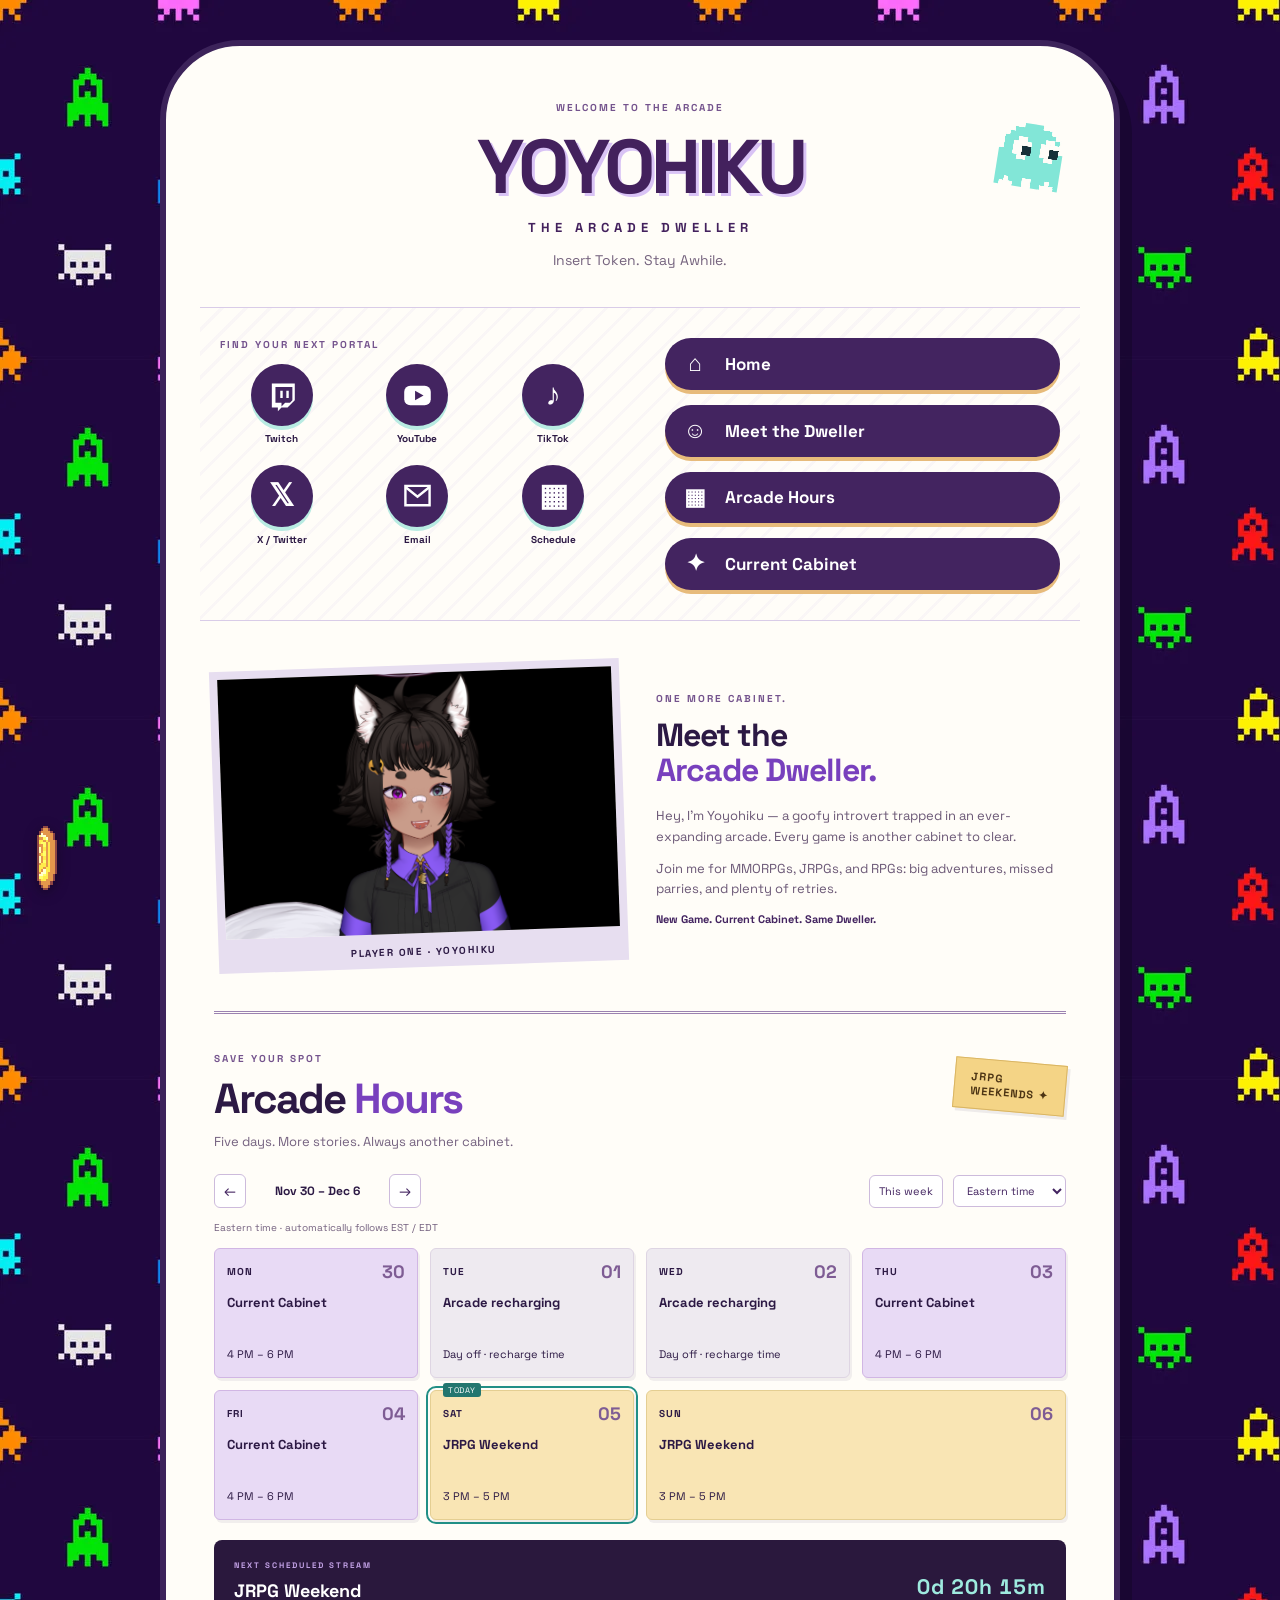
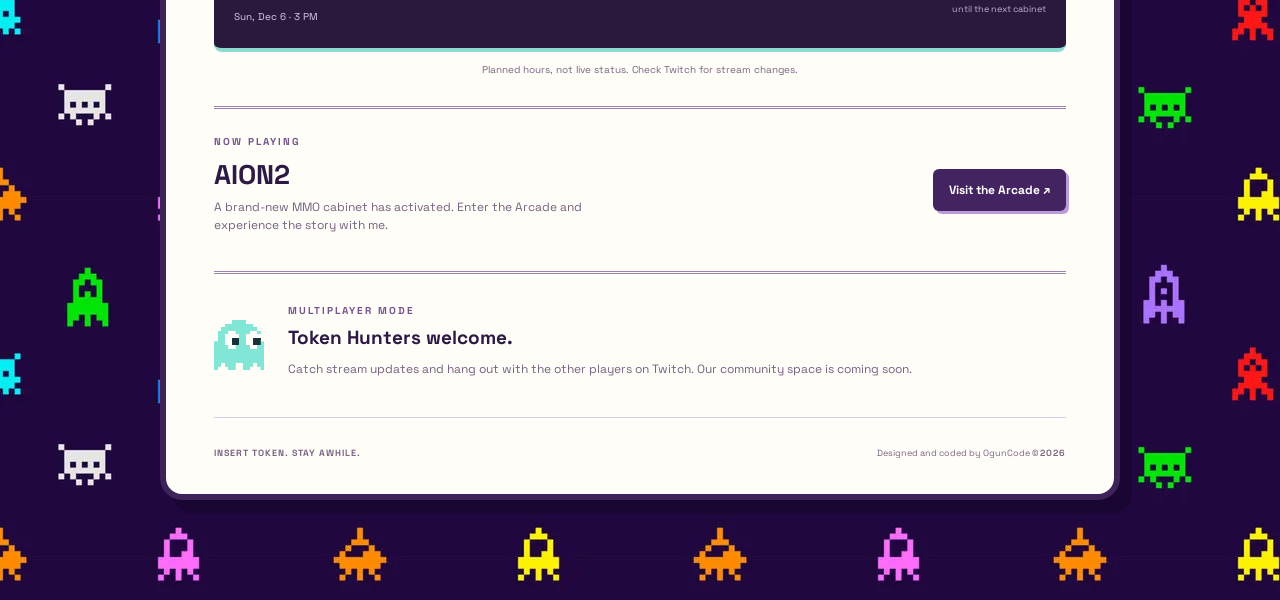
==== commit f0fe24a8: "Use supplied arcade background and scroll-linked coin" ====
--- a/index.html
+++ b/index.html
@@ -1,7 +1,7 @@
 <!doctype html>
 <html lang="en"><head><meta charset="UTF-8"><meta name="viewport" content="width=device-width, initial-scale=1"><meta name="description" content="Enter Yoyohiku’s Arcade. Find social links, the Current Cabinet, and the weekly Arcade Hours stream schedule."><title>Yoyohiku | The Arcade Dweller</title><link rel="stylesheet" href="css/style.css"><script src="js/schedule.js" defer></script><script src="js/script.js" defer></script></head>
 <body><a class="skip-link" href="#arcade-hours">Skip to stream schedule</a>
-<div class="background-effects" id="backgroundEffects" aria-hidden="true"></div>
+<div class="scroll-coin-track" aria-hidden="true"><img id="scrollCoin" class="scroll-coin" src="asset/images/scroll-coin.gif" alt="" width="64" height="64"></div>
 <main class="social-page" id="socialPage"><article class="arcade-card" id="home">
 <header class="masthead"><span class="eyebrow">WELCOME TO THE ARCADE</span><h1>YOYOHIKU<span>THE ARCADE DWELLER</span></h1><p>Insert Token. Stay Awhile.</p><img class="masthead-ghost" src="asset/images/arcade-ghost.jpg" alt="" width="64" height="64"></header>
 <div class="control-deck"><section aria-labelledby="social-heading"><h2 class="eyebrow" id="social-heading">FIND YOUR NEXT PORTAL</h2><div class="social-links">
--- a/css/style.css
+++ b/css/style.css
@@ -1,5 +1,11 @@
 @import url("https://fonts.googleapis.com/css2?family=Space+Grotesk:wght@400;500;600;700&display=swap");
-:root{--ink:#2c1944;--purple:#7840bd;--mint:#87e0d7;--paper:#fffdf8;--line:#d9cce8}*{box-sizing:border-box}html{scroll-behavior:smooth;scroll-padding-top:24px}body{margin:0;padding:40px 20px 70px;font-family:"Space Grotesk",Arial,sans-serif;color:var(--ink);background:radial-gradient(ellipse at 5% 30%,#664192,transparent 50%),radial-gradient(ellipse at 95% 80%,#164950,transparent 50%),#180e2c;line-height:1.55}a{color:inherit}button,select{font:inherit}a,button,select{-webkit-tap-highlight-color:transparent}a:focus-visible,button:focus-visible,select:focus-visible{outline:3px solid #087b80;outline-offset:5px}button,a,select{touch-action:manipulation}.social-page{position:relative;z-index:1}.arcade-card{max-width:960px;margin:auto;background:var(--paper);border:6px solid #3c235a;border-radius:80px 80px 22px 22px;padding:48px 48px 24px;box-shadow:12px 14px 0 #0c081950}.masthead{text-align:center;position:relative;padding-bottom:36px}.eyebrow{font:700 10px/1.4 "Space Grotesk",Arial,sans-serif;letter-spacing:2px;color:#74538d;margin:0 0 12px}.masthead h1{font-size:clamp(40px,8vw,76px);line-height:1;letter-spacing:-4px;margin:10px 0 16px;color:#43215d;text-shadow:3px 3px 0 #d9c3f5}.masthead h1 span{display:block;font-size:13px;letter-spacing:5px;margin-top:16px;text-shadow:none}.masthead p{font-size:14px;color:#75637e;margin:0}.masthead-ghost{position:absolute;right:4px;top:30px;transform:rotate(9deg);mix-blend-mode:multiply;image-rendering:pixelated}.control-deck{display:grid;grid-template-columns:1fr 1fr;gap:50px;padding:30px 20px;margin:0 -14px;background:repeating-linear-gradient(135deg,transparent 0 14px,#eae2f140 14px 17px);border-block:1px solid var(--line)}.social-links{display:grid;grid-template-columns:repeat(3,1fr);gap:18px 12px}.social-button{display:flex;flex-direction:column;align-items:center;text-decoration:none;gap:5px;font-size:10px;font-weight:700;text-align:center}.social-icon{display:grid;place-items:center;width:62px;height:62px;background:#432460;border-radius:50%;color:white;font:bold 31px Arial,sans-serif;box-shadow:0 4px 0 #b8ebe2;transition:transform .2s,background .2s}.social-icon svg{width:29px;height:29px;fill:currentColor;overflow:visible}.social-button:hover .social-icon{transform:translateY(-4px);background:var(--purple)}.page-nav{display:flex;flex-direction:column;gap:15px;justify-content:center}.page-nav a{display:flex;align-items:center;gap:18px;text-decoration:none;background:#432460;color:#fff;padding:8px 18px;border-radius:30px;box-shadow:0 4px 0 #e7bb7b;font-weight:700;font-size:17px;transition:transform .2s}.page-nav a:hover{transform:translateX(4px);background:var(--purple)}.page-nav span{width:24px;text-align:center;font-size:23px}.about-section{display:grid;grid-template-columns:1fr 1fr;gap:32px;align-items:center;padding:44px 0;border-bottom:3px double #9b82b1}.portrait{background:#20162c;border:8px solid #e7def0;border-bottom-width:34px;position:relative;transform:rotate(-2deg)}.portrait img{display:block;width:100%;height:260px;object-fit:cover;object-position:center}.portrait span{position:absolute;bottom:-26px;left:0;right:0;text-align:center;font-size:10px;font-weight:bold;letter-spacing:1.5px}.about-copy h2{font-size:32px;line-height:1.1;letter-spacing:-1px;margin:0 0 18px}em{font-style:normal;color:var(--purple)}.about-copy p:not(.eyebrow){font-size:13px;color:#6b5876;margin:12px 0}.about-copy .brand-line{font-weight:bold;color:#432460!important;font-size:11px!important}.schedule-section{padding:38px 0 28px}.section-heading{display:flex;align-items:center;justify-content:space-between}.section-heading h2{font-size:42px;letter-spacing:-2px;line-height:1;margin:0}.schedule-sticker{background:#f4d486;color:#4d3514;border:1px solid #d9b564;padding:10px 16px;font-size:11px;font-weight:bold;line-height:1.3;letter-spacing:1px;transform:rotate(5deg);box-shadow:3px 3px 0 #2c194414}.section-intro{font-size:13px;color:#74617f;margin:12px 0 22px}.schedule-controls,.week-control,.zone-control{display:flex;align-items:center;gap:10px}.schedule-controls{justify-content:space-between;flex-wrap:wrap}.schedule-controls button,.schedule-controls select{background:white;border:1px solid #cdbbdc;color:#432460;padding:7px 9px;border-radius:6px;font-size:11px;cursor:pointer}.week-control button{font-size:15px;line-height:1.2;min-width:32px}.week-control span{font-size:12px;font-weight:bold;min-width:123px;text-align:center}.timezone-note{font-size:10px;color:#74617f;margin:12px 0}.schedule-grid{display:grid;grid-template-columns:repeat(4,minmax(0,1fr));gap:12px}.day-card{position:relative;background:#e8daf5;border:1px solid #d1b6e4;border-radius:6px;padding:14px 12px;min-height:130px;display:flex;flex-direction:column;box-shadow:2px 3px 0 #2c194410}.day-card.off{background:#eeeaf0;border-color:#ded5e3}.day-card.weekend{background:#f9e5b4;border-color:#e4ce92}.day-card:last-child{grid-column:span 2}.day-card.today{outline:2px solid #218f86;outline-offset:2px}.day-top{display:flex;justify-content:space-between;align-items:center;margin-bottom:14px;gap:6px}.day-name{font-size:10px;font-weight:700;letter-spacing:1px}.day-number{font-size:18px;line-height:1;font-weight:bold;color:#7e5c94}.today-tag{font-size:8px;position:absolute;top:-8px;left:12px;background:#23766f;color:white;border-radius:3px;padding:1px 5px;letter-spacing:.7px}.day-card h3{font-size:13px;line-height:1.3;margin:0 0 7px}.day-card p{font-size:11px;margin:auto 0 0}.day-card small{font-size:9px;margin-top:4px;color:#796582}.next-stream{background:#2a183d;color:#fff;padding:20px;margin-top:20px;border-radius:8px;display:flex;align-items:center;justify-content:space-between;gap:16px;border-bottom:4px solid #8bdbd0}.next-stream .eyebrow{font-size:8px;color:#c4a3e8;margin-bottom:6px}.next-stream h3{font-size:18px;margin:0}.next-stream p:not(.eyebrow){font-size:10px;margin:4px 0;color:#dbcaea}.countdown-wrap{text-align:right;flex-shrink:0}.countdown-wrap strong{font-size:21px;color:#9eeadf;font-variant-numeric:tabular-nums;letter-spacing:1px}.countdown-wrap span{display:block;font-size:9px;color:#c3b0d1}.schedule-note{font-size:10px;text-align:center;color:#796582;margin:10px 0 0}.current-cabinet{display:flex;gap:24px;align-items:center;justify-content:space-between;border-block:3px double #9b82b1;padding:26px 0}.current-cabinet h2{font-size:27px;line-height:1;margin:8px 0}.current-cabinet p:not(.eyebrow){font-size:12px;color:#74617f;max-width:400px;margin:10px 0}.primary-button{flex-shrink:0;text-decoration:none;padding:12px 16px;background:#432460;color:white;border-radius:6px;font-size:12px;font-weight:bold;box-shadow:3px 3px 0 #ba9cda}.primary-button:hover{background:var(--purple)}.community{display:flex;align-items:center;gap:24px;padding:30px 0}.community img{mix-blend-mode:multiply;image-rendering:pixelated}.community h2{font-size:19px;margin:0}.community p:not(.eyebrow){font-size:12px;color:#74617f;margin:8px 0}.community .eyebrow{margin-bottom:5px}.page-footer{border-top:1px solid var(--line);padding-top:20px;display:flex;align-items:center;justify-content:space-between;gap:14px;color:#796582;font-size:9px}.page-footer span{font-weight:bold;letter-spacing:1px}.background-effects{position:fixed;inset:0;pointer-events:none;overflow:hidden}.floating-token{position:absolute;left:var(--token-position);top:var(--token-top);width:var(--token-size);height:var(--token-size);border:2px solid #d9b27170;border-radius:50%;animation:float 10s ease-in-out infinite alternate;animation-delay:var(--token-delay)}@keyframes float{to{transform:translateY(-30px) rotate(20deg)}}.skip-link{position:fixed;top:-100px;left:20px;z-index:20;background:white;padding:12px}.skip-link:focus{top:15px}.sr-only{position:absolute;width:1px;height:1px;padding:0;margin:-1px;overflow:hidden;clip:rect(0,0,0,0);white-space:nowrap;border:0}
+:root{--ink:#2c1944;--purple:#7840bd;--mint:#87e0d7;--paper:#fffdf8;--line:#d9cce8}*{box-sizing:border-box}html{scroll-behavior:smooth;scroll-padding-top:24px}body{margin:0;padding:40px 20px 70px;font-family:"Space Grotesk",Arial,sans-serif;color:var(--ink);background:#1c0736 url("../asset/images/arcade-background.webp") repeat;background-size:720px 360px;line-height:1.55}a{color:inherit}button,select{font:inherit}a,button,select{-webkit-tap-highlight-color:transparent}a:focus-visible,button:focus-visible,select:focus-visible{outline:3px solid #087b80;outline-offset:5px}button,a,select{touch-action:manipulation}.social-page{position:relative;z-index:1}.arcade-card{max-width:960px;margin:auto;background:var(--paper);border:6px solid #3c235a;border-radius:80px 80px 22px 22px;padding:48px 48px 24px;box-shadow:12px 14px 0 #0c081950}.masthead{text-align:center;position:relative;padding-bottom:36px}.eyebrow{font:700 10px/1.4 "Space Grotesk",Arial,sans-serif;letter-spacing:2px;color:#74538d;margin:0 0 12px}.masthead h1{font-size:clamp(40px,8vw,76px);line-height:1;letter-spacing:-4px;margin:10px 0 16px;color:#43215d;text-shadow:3px 3px 0 #d9c3f5}.masthead h1 span{display:block;font-size:13px;letter-spacing:5px;margin-top:16px;text-shadow:none}.masthead p{font-size:14px;color:#75637e;margin:0}.masthead-ghost{position:absolute;right:4px;top:30px;transform:rotate(9deg);mix-blend-mode:multiply;image-rendering:pixelated}.control-deck{display:grid;grid-template-columns:1fr 1fr;gap:50px;padding:30px 20px;margin:0 -14px;background:repeating-linear-gradient(135deg,transparent 0 14px,#eae2f140 14px 17px);border-block:1px solid var(--line)}.social-links{display:grid;grid-template-columns:repeat(3,1fr);gap:18px 12px}.social-button{display:flex;flex-direction:column;align-items:center;text-decoration:none;gap:5px;font-size:10px;font-weight:700;text-align:center}.social-icon{display:grid;place-items:center;width:62px;height:62px;background:#432460;border-radius:50%;color:white;font:bold 31px Arial,sans-serif;box-shadow:0 4px 0 #b8ebe2;transition:transform .2s,background .2s}.social-icon svg{width:29px;height:29px;fill:currentColor;overflow:visible}.social-button:hover .social-icon{transform:translateY(-4px);background:var(--purple)}.page-nav{display:flex;flex-direction:column;gap:15px;justify-content:center}.page-nav a{display:flex;align-items:center;gap:18px;text-decoration:none;background:#432460;color:#fff;padding:8px 18px;border-radius:30px;box-shadow:0 4px 0 #e7bb7b;font-weight:700;font-size:17px;transition:transform .2s}.page-nav a:hover{transform:translateX(4px);background:var(--purple)}.page-nav span{width:24px;text-align:center;font-size:23px}.about-section{display:grid;grid-template-columns:1fr 1fr;gap:32px;align-items:center;padding:44px 0;border-bottom:3px double #9b82b1}.portrait{background:#20162c;border:8px solid #e7def0;border-bottom-width:34px;position:relative;transform:rotate(-2deg)}.portrait img{display:block;width:100%;height:260px;object-fit:cover;object-position:center}.portrait span{position:absolute;bottom:-26px;left:0;right:0;text-align:center;font-size:10px;font-weight:bold;letter-spacing:1.5px}.about-copy h2{font-size:32px;line-height:1.1;letter-spacing:-1px;margin:0 0 18px}em{font-style:normal;color:var(--purple)}.about-copy p:not(.eyebrow){font-size:13px;color:#6b5876;margin:12px 0}.about-copy .brand-line{font-weight:bold;color:#432460!important;font-size:11px!important}.schedule-section{padding:38px 0 28px}.section-heading{display:flex;align-items:center;justify-content:space-between}.section-heading h2{font-size:42px;letter-spacing:-2px;line-height:1;margin:0}.schedule-sticker{background:#f4d486;color:#4d3514;border:1px solid #d9b564;padding:10px 16px;font-size:11px;font-weight:bold;line-height:1.3;letter-spacing:1px;transform:rotate(5deg);box-shadow:3px 3px 0 #2c194414}.section-intro{font-size:13px;color:#74617f;margin:12px 0 22px}.schedule-controls,.week-control,.zone-control{display:flex;align-items:center;gap:10px}.schedule-controls{justify-content:space-between;flex-wrap:wrap}.schedule-controls button,.schedule-controls select{background:white;border:1px solid #cdbbdc;color:#432460;padding:7px 9px;border-radius:6px;font-size:11px;cursor:pointer}.week-control button{font-size:15px;line-height:1.2;min-width:32px}.week-control span{font-size:12px;font-weight:bold;min-width:123px;text-align:center}.timezone-note{font-size:10px;color:#74617f;margin:12px 0}.schedule-grid{display:grid;grid-template-columns:repeat(4,minmax(0,1fr));gap:12px}.day-card{position:relative;background:#e8daf5;border:1px solid #d1b6e4;border-radius:6px;padding:14px 12px;min-height:130px;display:flex;flex-direction:column;box-shadow:2px 3px 0 #2c194410}.day-card.off{background:#eeeaf0;border-color:#ded5e3}.day-card.weekend{background:#f9e5b4;border-color:#e4ce92}.day-card:last-child{grid-column:span 2}.day-card.today{outline:2px solid #218f86;outline-offset:2px}.day-top{display:flex;justify-content:space-between;align-items:center;margin-bottom:14px;gap:6px}.day-name{font-size:10px;font-weight:700;letter-spacing:1px}.day-number{font-size:18px;line-height:1;font-weight:bold;color:#7e5c94}.today-tag{font-size:8px;position:absolute;top:-8px;left:12px;background:#23766f;color:white;border-radius:3px;padding:1px 5px;letter-spacing:.7px}.day-card h3{font-size:13px;line-height:1.3;margin:0 0 7px}.day-card p{font-size:11px;margin:auto 0 0}.day-card small{font-size:9px;margin-top:4px;color:#796582}.next-stream{background:#2a183d;color:#fff;padding:20px;margin-top:20px;border-radius:8px;display:flex;align-items:center;justify-content:space-between;gap:16px;border-bottom:4px solid #8bdbd0}.next-stream .eyebrow{font-size:8px;color:#c4a3e8;margin-bottom:6px}.next-stream h3{font-size:18px;margin:0}.next-stream p:not(.eyebrow){font-size:10px;margin:4px 0;color:#dbcaea}.countdown-wrap{text-align:right;flex-shrink:0}.countdown-wrap strong{font-size:21px;color:#9eeadf;font-variant-numeric:tabular-nums;letter-spacing:1px}.countdown-wrap span{display:block;font-size:9px;color:#c3b0d1}.schedule-note{font-size:10px;text-align:center;color:#796582;margin:10px 0 0}.current-cabinet{display:flex;gap:24px;align-items:center;justify-content:space-between;border-block:3px double #9b82b1;padding:26px 0}.current-cabinet h2{font-size:27px;line-height:1;margin:8px 0}.current-cabinet p:not(.eyebrow){font-size:12px;color:#74617f;max-width:400px;margin:10px 0}.primary-button{flex-shrink:0;text-decoration:none;padding:12px 16px;background:#432460;color:white;border-radius:6px;font-size:12px;font-weight:bold;box-shadow:3px 3px 0 #ba9cda}.primary-button:hover{background:var(--purple)}.community{display:flex;align-items:center;gap:24px;padding:30px 0}.community img{mix-blend-mode:multiply;image-rendering:pixelated}.community h2{font-size:19px;margin:0}.community p:not(.eyebrow){font-size:12px;color:#74617f;margin:8px 0}.community .eyebrow{margin-bottom:5px}.page-footer{border-top:1px solid var(--line);padding-top:20px;display:flex;align-items:center;justify-content:space-between;gap:14px;color:#796582;font-size:9px}.page-footer span{font-weight:bold;letter-spacing:1px}.skip-link{position:fixed;top:-100px;left:20px;z-index:20;background:white;padding:12px}.skip-link:focus{top:15px}.sr-only{position:absolute;width:1px;height:1px;padding:0;margin:-1px;overflow:hidden;clip:rect(0,0,0,0);white-space:nowrap;border:0}
 @media(max-width:700px){body{padding:16px 12px 35px}.arcade-card{border-width:4px;border-radius:45px 45px 18px 18px;padding:30px 24px 20px}.masthead-ghost{width:42px;height:42px;right:0;top:0}.masthead h1{letter-spacing:-2px;font-size:48px}.masthead h1 span{font-size:10px;letter-spacing:3px}.masthead>.eyebrow{font-size:8px}.control-deck{gap:24px;padding:22px 10px;margin:0}.social-icon{width:48px;height:48px;font-size:25px}.social-links{gap:14px 8px}.page-nav a{font-size:12px;gap:8px;padding:6px 10px}.page-nav span{font-size:19px}.about-section{gap:22px}.portrait img{height:210px}.about-copy h2{font-size:25px}.schedule-grid{grid-template-columns:repeat(2,minmax(0,1fr))}.day-card:last-child{grid-column:span 2}.section-heading h2{font-size:36px}.next-stream{padding:16px}.countdown-wrap strong{font-size:17px}.primary-button{padding:10px;font-size:11px}.page-footer{flex-direction:column;gap:0;text-align:center}}
 @media(max-width:450px){.arcade-card{padding:28px 17px 20px}.masthead-ghost{top:-10px;width:32px;height:32px}.masthead h1{font-size:42px}.control-deck{grid-template-columns:1fr;gap:24px}.control-deck>section>.eyebrow{text-align:center}.social-links{grid-template-columns:repeat(3,1fr);gap:18px}.social-icon{width:54px;height:54px}.page-nav{display:grid;grid-template-columns:1fr 1fr;gap:12px}.page-nav a{font-size:11px;padding:7px 9px;gap:6px}.page-nav span{width:15px}.about-section{grid-template-columns:1fr;padding:30px 0}.portrait{max-width:270px;width:100%;margin:auto}.portrait img{height:220px}.about-copy{padding-top:6px}.about-copy h2 br{display:none}.about-copy h2{font-size:29px}.schedule-sticker{font-size:9px;padding:8px}.section-heading h2{font-size:33px}.schedule-controls{gap:12px}.zone-control{width:100%;justify-content:space-between}.next-stream{align-items:flex-start;flex-direction:column;gap:10px}.countdown-wrap{text-align:left}.current-cabinet{align-items:flex-start;flex-direction:column;gap:10px}.community{gap:14px}.community img{width:36px;height:36px}.community h2{font-size:17px}}
-@media(prefers-reduced-motion:reduce){html{scroll-behavior:auto}*,*::before,*::after{animation:none!important;transition:none!important}}+@media(prefers-reduced-motion:reduce){html{scroll-behavior:auto}*,*::before,*::after{animation:none!important;transition:none!important}}
+/* The supplied coin follows scroll progress across the bottom edge. */
+.scroll-coin-track { position: fixed; left: 16px; right: 16px; bottom: max(10px, env(safe-area-inset-bottom)); height: 64px; z-index: 3; pointer-events: none; }
+.scroll-coin { display: block; width: 64px; height: 64px; object-fit: contain; image-rendering: pixelated; filter: drop-shadow(0 3px 6px #10051999); transform: translateX(var(--coin-x, 0px)); will-change: transform; }
+body { padding-bottom: 100px; }
+@media (max-width: 450px) { .scroll-coin-track { height: 48px; left: 10px; right: 10px; } .scroll-coin { width: 48px; height: 48px; } }
+@media (prefers-reduced-motion: reduce) { .scroll-coin-track { display: none; } }
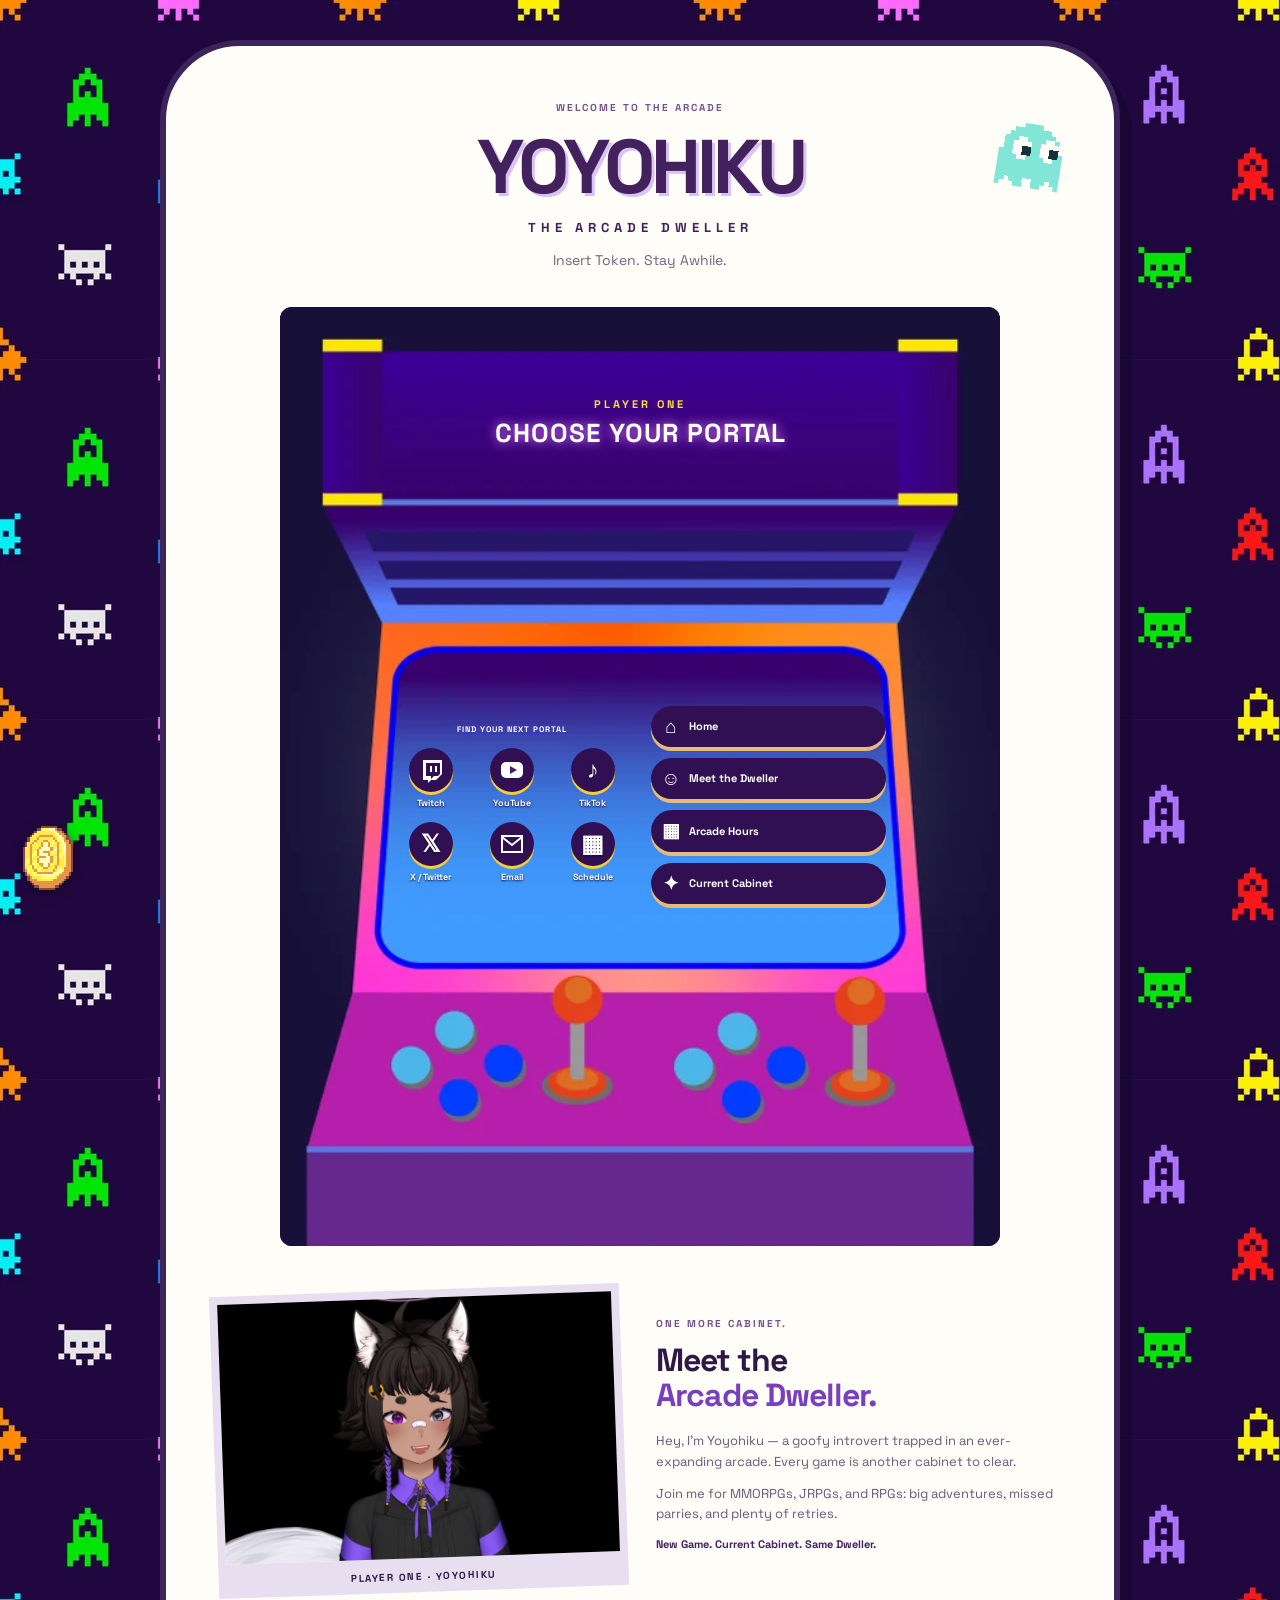
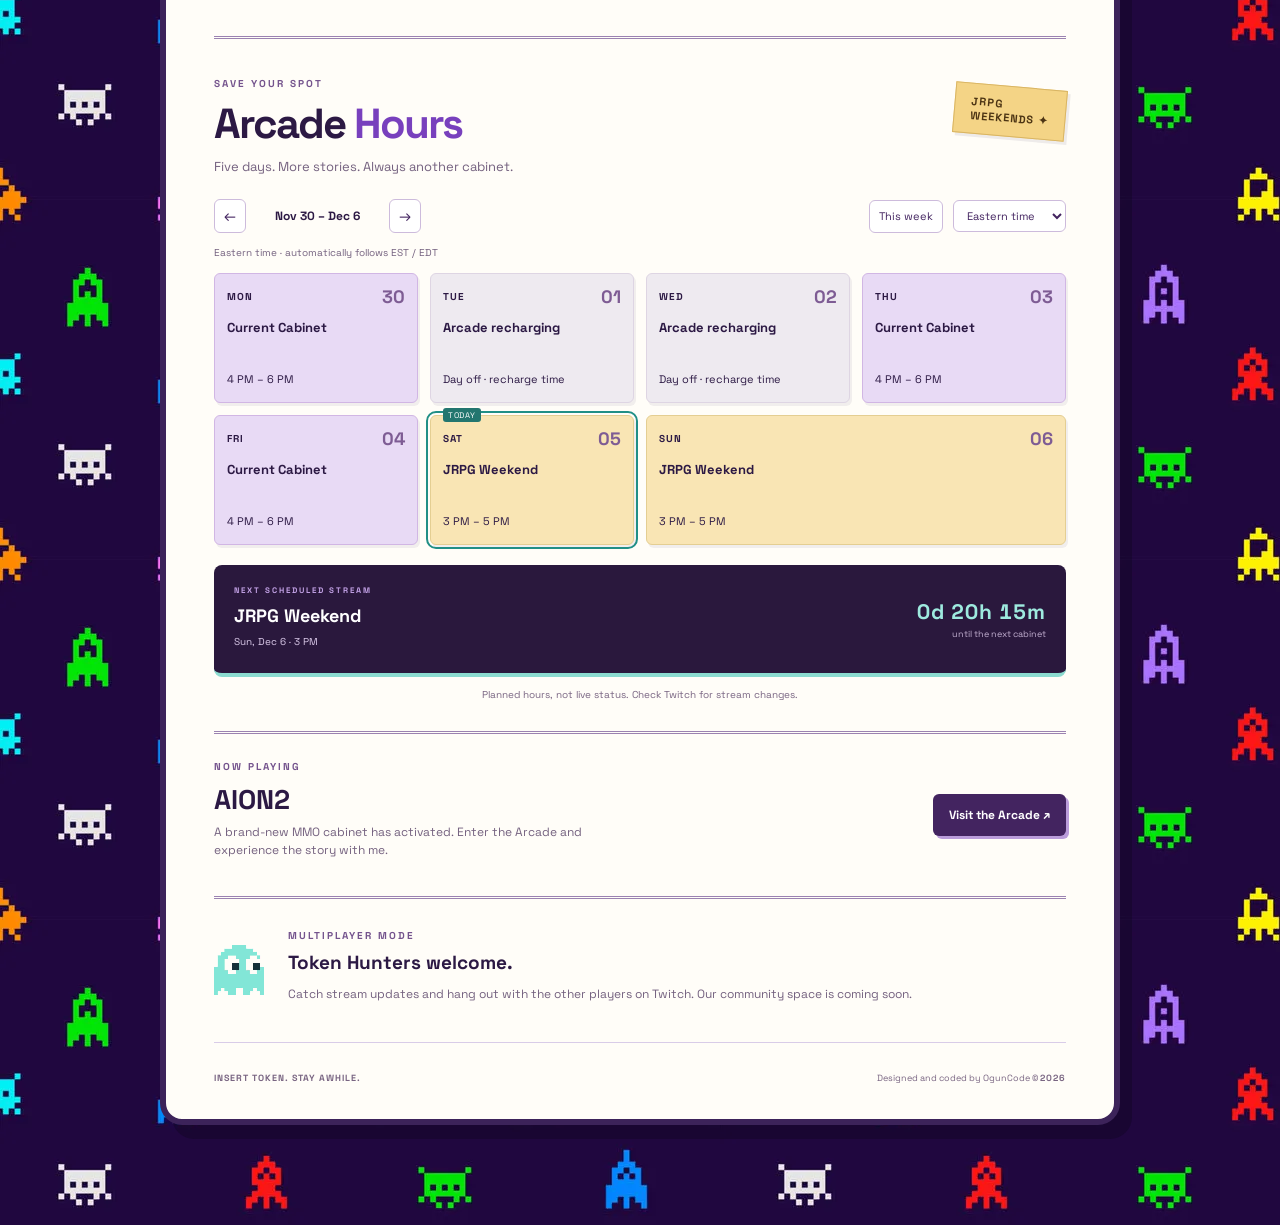
==== commit ea94531d: "Frame social controls with supplied arcade cabinet artwork" ====
--- a/index.html
+++ b/index.html
@@ -4,14 +4,14 @@
 <div class="scroll-coin-track" aria-hidden="true"><img id="scrollCoin" class="scroll-coin" src="asset/images/scroll-coin.gif" alt="" width="64" height="64"></div>
 <main class="social-page" id="socialPage"><article class="arcade-card" id="home">
 <header class="masthead"><span class="eyebrow">WELCOME TO THE ARCADE</span><h1>YOYOHIKU<span>THE ARCADE DWELLER</span></h1><p>Insert Token. Stay Awhile.</p><img class="masthead-ghost" src="asset/images/arcade-ghost.jpg" alt="" width="64" height="64"></header>
-<div class="control-deck"><section aria-labelledby="social-heading"><h2 class="eyebrow" id="social-heading">FIND YOUR NEXT PORTAL</h2><div class="social-links">
+<div class="cabinet-shell"><div class="cabinet-art"><img src="asset/images/control-cabinet.webp" alt="" width="570" height="743"><div class="cabinet-marquee"><span>PLAYER ONE</span><strong>CHOOSE YOUR PORTAL</strong></div><div class="cabinet-mobile-screen" aria-hidden="true">INSERT TOKEN<span>STAY AWHILE.</span></div></div><div class="control-deck"><section aria-labelledby="social-heading"><h2 class="eyebrow" id="social-heading">FIND YOUR NEXT PORTAL</h2><div class="social-links">
 <a class="social-button" href="https://www.twitch.tv/yoyohiku" target="_blank" rel="noopener noreferrer"><span class="social-icon" aria-hidden="true"><svg viewBox="0 0 24 24"><path d="M4 2H23V16L17 22H12L9 25V22H4V2ZM7 5V18H12V21L15 18H19L21 16V5ZM11 8H13V14H11ZM16 8H18V14H16Z"/></svg></span><span>Twitch</span></a>
 <a class="social-button" href="https://www.youtube.com/@yoyohiku" target="_blank" rel="noopener noreferrer"><span class="social-icon" aria-hidden="true"><svg viewBox="0 0 24 24"><rect x="1" y="4" width="22" height="16" rx="5"/><path d="M10 8L17 12L10 16Z" fill="#432460"/></svg></span><span>YouTube</span></a>
 <a class="social-button" href="https://www.tiktok.com/@yoyohiku" target="_blank" rel="noopener noreferrer"><span class="social-icon" aria-hidden="true">♪</span><span>TikTok</span></a>
 <a class="social-button" href="https://x.com/YoYoHiku" target="_blank" rel="noopener noreferrer"><span class="social-icon" aria-hidden="true">𝕏</span><span>X / Twitter</span></a>
 <a class="social-button" href="mailto:yoyohiku@gmail.com"><span class="social-icon" aria-hidden="true"><svg viewBox="0 0 24 24"><path d="M2 4H22V20H2Z" fill="none" stroke="currentColor" stroke-width="2"/><path d="M2 5L12 13L22 5" fill="none" stroke="currentColor" stroke-width="2"/></svg></span><span>Email</span></a>
 <a class="social-button" href="#arcade-hours"><span class="social-icon" aria-hidden="true">▦</span><span>Schedule</span></a>
-</div></section><nav class="page-nav" aria-label="Page sections"><a href="#home"><span aria-hidden="true">⌂</span> Home</a><a href="#about"><span aria-hidden="true">☺</span> Meet the Dweller</a><a href="#arcade-hours"><span aria-hidden="true">▦</span> Arcade Hours</a><a href="#current-cabinet"><span aria-hidden="true">✦</span> Current Cabinet</a></nav></div>
+</div></section><nav class="page-nav" aria-label="Page sections"><a href="#home"><span aria-hidden="true">⌂</span> Home</a><a href="#about"><span aria-hidden="true">☺</span> Meet the Dweller</a><a href="#arcade-hours"><span aria-hidden="true">▦</span> Arcade Hours</a><a href="#current-cabinet"><span aria-hidden="true">✦</span> Current Cabinet</a></nav></div></div>
 <section class="about-section" id="about" aria-labelledby="about-heading"><div class="portrait"><img src="asset/images/vts_2026-09-15_19-41-35.png" alt="Yoyohiku’s cat-eared VTuber avatar" width="460" height="350"><span>PLAYER ONE · YOYOHIKU</span></div><div class="about-copy"><p class="eyebrow">ONE MORE CABINET.</p><h2 id="about-heading">Meet the <br><em>Arcade Dweller.</em></h2><p>Hey, I’m Yoyohiku — a goofy introvert trapped in an ever-expanding arcade. Every game is another cabinet to clear.</p><p>Join me for MMORPGs, JRPGs, and RPGs: big adventures, missed parries, and plenty of retries.</p><p class="brand-line">New Game. Current Cabinet. Same Dweller.</p></div></section>
 <section class="schedule-section" id="arcade-hours" aria-labelledby="schedule-heading"><div class="section-heading"><div><p class="eyebrow">SAVE YOUR SPOT</p><h2 id="schedule-heading">Arcade <em>Hours</em></h2></div><span class="schedule-sticker">JRPG<br>WEEKENDS ✦</span></div><p class="section-intro">Five days. More stories. Always another cabinet.</p>
 <div class="schedule-controls"><div class="week-control"><button id="previousWeek" type="button" aria-label="Previous week">←</button><span id="weekRange"></span><button id="nextWeek" type="button" aria-label="Next week">→</button></div><div class="zone-control"><button id="thisWeek" type="button">This week</button><label for="timeZone" class="sr-only">Schedule time zone</label><select id="timeZone"><option value="eastern">Eastern time</option><option value="local">My local time</option></select></div></div>
--- a/css/style.css
+++ b/css/style.css
@@ -9,3 +9,36 @@
 body { padding-bottom: 100px; }
 @media (max-width: 450px) { .scroll-coin-track { height: 48px; left: 10px; right: 10px; } .scroll-coin { width: 48px; height: 48px; } }
 @media (prefers-reduced-motion: reduce) { .scroll-coin-track { display: none; } }
+
+/* Cabinet artwork stays in its original proportions. */
+.cabinet-shell { position: relative; max-width: 720px; margin: 0 auto; background: #171135; border-radius: 12px; overflow: hidden; }
+.cabinet-art { position: relative; }
+.cabinet-art > img { width: 100%; height: auto; display: block; }
+.cabinet-marquee { position: absolute; top: 6%; left: 12%; right: 12%; height: 13%; display: flex; flex-direction: column; align-items: center; justify-content: center; color: white; text-align: center; }
+.cabinet-marquee span { font-size: 11px; font-weight: bold; letter-spacing: 3px; color: #fcdf35; }
+.cabinet-marquee strong { font-size: clamp(16px, 2.5vw, 26px); letter-spacing: 1px; text-shadow: 0 0 12px #e58bff; }
+.cabinet-shell .control-deck { position: absolute; top: 38%; left: 15%; width: 70%; height: 30%; margin: 0; padding: 12px 6px; border: 0; background: transparent; display: grid; grid-template-columns: 1fr 1fr; gap: 22px; align-items: center; }
+.cabinet-shell .eyebrow { color: #fff; font-size: 8px; letter-spacing: 1px; text-align: center; margin-bottom: 12px; }
+.cabinet-shell .social-links { gap: 12px 8px; }
+.cabinet-shell .social-button { color: white; font-size: 9px; text-shadow: 0 1px 2px #160d38; }
+.cabinet-shell .social-icon { width: 44px; height: 44px; font-size: 24px; background: #301053; box-shadow: 0 3px 0 #f8ce37; }
+.cabinet-shell .social-icon svg { width: 24px; height: 24px; }
+.cabinet-shell .page-nav { display: flex; gap: 11px; }
+.cabinet-shell .page-nav a { min-height: 40px; padding: 6px 10px; font-size: 11px; gap: 8px; background: #301053; }
+.cabinet-shell .page-nav span { font-size: 19px; width: 20px; }
+.cabinet-shell a:focus-visible { outline-color: #fff538; }
+.cabinet-mobile-screen { display: none; }
+@media (max-width: 700px) {
+ .cabinet-shell .control-deck { position: relative; top: auto; left: auto; width: 100%; height: auto; padding: 24px 20px 30px; gap: 24px; background: #241044; border-top: 3px solid #f5d531; }
+ .cabinet-shell .social-icon { width: 48px; height: 48px; }
+ .cabinet-shell .page-nav a { min-height: 44px; }
+ .cabinet-mobile-screen { position: absolute; top: 42%; left: 17%; right: 17%; height: 23%; display: flex; flex-direction: column; align-items: center; justify-content: center; color: #fff437; font-weight: bold; font-size: clamp(17px, 4vw, 28px); letter-spacing: 2px; text-shadow: 0 2px 6px #21003b; }
+ .cabinet-mobile-screen span { color: white; font-size: 11px; margin-top: 8px; letter-spacing: 3px; }
+}
+@media (max-width: 450px) {
+ .cabinet-shell .control-deck { grid-template-columns: 1fr; }
+ .cabinet-shell .page-nav { display: grid; grid-template-columns: 1fr 1fr; gap: 14px; }
+ .cabinet-shell .social-button { font-size: 11px; }
+ .cabinet-marquee span { font-size: 8px; letter-spacing: 2px; }
+ .cabinet-marquee strong { font-size: 14px; letter-spacing: 0; }
+}
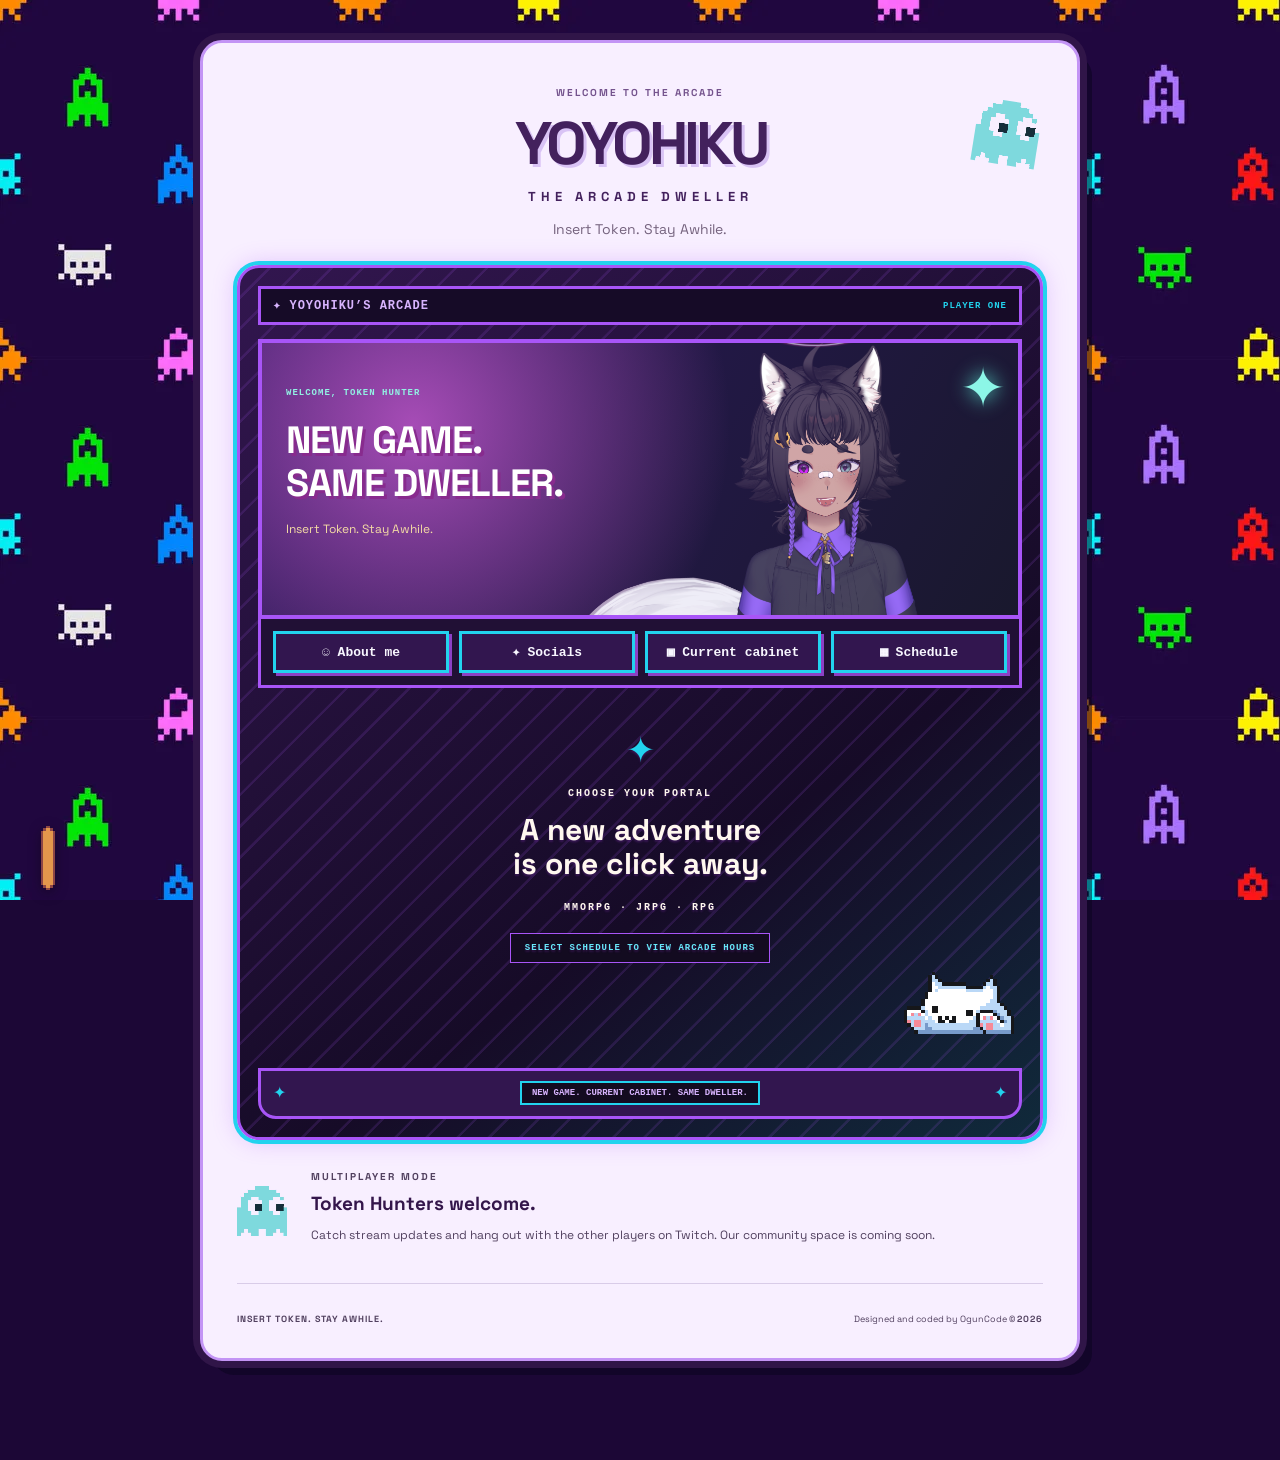
==== commit 47e1a840: "Update arcade menu with popups, schedule toggle and readable brand colors" ====
--- a/index.html
+++ b/index.html
@@ -4,19 +4,33 @@
 <div class="scroll-coin-track" aria-hidden="true"><img id="scrollCoin" class="scroll-coin" src="asset/images/scroll-coin.gif" alt="" width="64" height="64"></div>
 <main class="social-page" id="socialPage"><article class="arcade-card" id="home">
 <header class="masthead"><span class="eyebrow">WELCOME TO THE ARCADE</span><h1>YOYOHIKU<span>THE ARCADE DWELLER</span></h1><p>Insert Token. Stay Awhile.</p><img class="masthead-ghost" src="asset/images/arcade-ghost.jpg" alt="" width="64" height="64"></header>
-<div class="cabinet-shell"><div class="cabinet-art"><img src="asset/images/control-cabinet.webp" alt="" width="570" height="743"><div class="cabinet-marquee"><span>PLAYER ONE</span><strong>CHOOSE YOUR PORTAL</strong></div><div class="cabinet-mobile-screen" aria-hidden="true">INSERT TOKEN<span>STAY AWHILE.</span></div></div><div class="control-deck"><section aria-labelledby="social-heading"><h2 class="eyebrow" id="social-heading">FIND YOUR NEXT PORTAL</h2><div class="social-links">
+<section class="retro-box" aria-label="Yoyohiku arcade menu">
+<div class="retro-title">✦ YOYOHIKU’S ARCADE <span>PLAYER ONE</span></div>
+<div class="retro-banner">
+<div class="banner-copy"><span>WELCOME, TOKEN HUNTER</span><h2>NEW GAME.<br>SAME DWELLER.</h2><p>Insert Token. Stay Awhile.</p></div>
+<img src="asset/images/vts_2026-09-15_19-41-35.png" alt="Yoyohiku’s VTuber avatar">
+<span class="banner-star" aria-hidden="true">✦</span>
+</div>
+<nav class="retro-menu" aria-label="Arcade menu">
+<button type="button" data-popup="aboutPopup">☺ About me</button>
+<button type="button" data-popup="socialPopup">✦ Socials</button>
+<button type="button" data-popup="cabinetPopup">▣ Current cabinet</button><button type="button" id="scheduleToggle" aria-expanded="false" aria-controls="arcade-hours">▦ Schedule</button>
+</nav>
+<div class="retro-welcome"><span class="pixel-star" aria-hidden="true">✦</span><p>CHOOSE YOUR PORTAL</p><h3>A new adventure<br>is one click away.</h3><p>MMORPG · JRPG · RPG</p><span class="welcome-label">SELECT SCHEDULE TO VIEW ARCADE HOURS</span><img class="window-cat" src="asset/images/pixel-cat.gif" alt="Animated pixel cat"></div>
+<div class="retro-status">✦ <span>NEW GAME. CURRENT CABINET. SAME DWELLER.</span> ✦</div>
+</section>
+<section class="schedule-section" hidden id="arcade-hours" aria-labelledby="schedule-heading"><div class="section-heading"><div><p class="eyebrow">SAVE YOUR SPOT</p><h2 id="schedule-heading">Arcade <em>Hours</em></h2></div><span class="schedule-sticker">JRPG<br>WEEKENDS ✦</span></div><p class="section-intro">Five days. More stories. Always another cabinet.</p>
+<div class="schedule-controls"><div class="week-control"><button id="previousWeek" type="button" aria-label="Previous week">←</button><span id="weekRange"></span><button id="nextWeek" type="button" aria-label="Next week">→</button></div><div class="zone-control"><button id="thisWeek" type="button">This week</button><label for="timeZone" class="sr-only">Schedule time zone</label><select id="timeZone"><option value="eastern">Eastern time</option><option value="local">My local time</option></select></div></div>
+<p class="timezone-note" id="zoneNote">Eastern time · EST / EDT</p><div class="schedule-grid" id="scheduleGrid"></div><noscript><p>Monday, Thursday, Friday: 4–6 PM. Saturday and Sunday: JRPG Weekend, 3–5 PM. Tuesday and Wednesday: off. All times Eastern.</p></noscript>
+<div class="next-stream"><div><p class="eyebrow" id="nextLabel">NEXT SCHEDULED STREAM</p><h3 id="nextTitle">Current Cabinet</h3><p id="nextDate"></p></div><div class="countdown-wrap"><strong id="countdown">Loading hours…</strong><span id="countdownLabel">until the next cabinet</span></div></div><p class="schedule-note">Planned hours, not live status. Check Twitch for stream changes.</p></section>
+<section class="community" aria-labelledby="community-heading"><img src="asset/images/arcade-ghost.jpg" width="50" height="50" alt=""><div><p class="eyebrow">MULTIPLAYER MODE</p><h2 id="community-heading">Token Hunters welcome.</h2><p>Catch stream updates and hang out with the other players on Twitch. Our community space is coming soon.</p></div></section>
+<footer class="page-footer"><span>INSERT TOKEN. STAY AWHILE.</span><p>Designed and coded by OgunCode © <span id="currentYear"></span></p></footer></article></main><dialog id="aboutPopup" aria-labelledby="aboutPopupTitle"><div class="window-bar"><span id="aboutPopupTitle">MEET THE DWELLER</span><button type="button" class="close-popup" aria-label="Close popup">×</button></div><div class="popup-content"><section class="about-section" id="about" aria-labelledby="about-heading"><div class="portrait"><img src="asset/images/vts_2026-09-15_19-41-35.png" alt="Yoyohiku’s cat-eared VTuber avatar" width="460" height="350"><span>PLAYER ONE · YOYOHIKU</span></div><div class="about-copy"><p class="eyebrow">ONE MORE CABINET.</p><h2 id="about-heading">Meet the <br><em>Arcade Dweller.</em></h2><p>Hey, I’m Yoyohiku — a goofy introvert trapped in an ever-expanding arcade. Every game is another cabinet to clear.</p><p>Join me for MMORPGs, JRPGs, and RPGs: big adventures, missed parries, and plenty of retries.</p><p class="brand-line">New Game. Current Cabinet. Same Dweller.</p></div></section>
+</div></dialog><dialog id="socialPopup" aria-labelledby="socialPopupTitle"><div class="window-bar"><span id="socialPopupTitle">CHOOSE YOUR PORTAL</span><button type="button" class="close-popup" aria-label="Close popup">×</button></div><div class="popup-content"><h2>Let’s stay connected.</h2><p>Find me beyond this cabinet.</p><div class="social-links">
 <a class="social-button" href="https://www.twitch.tv/yoyohiku" target="_blank" rel="noopener noreferrer"><span class="social-icon" aria-hidden="true"><svg viewBox="0 0 24 24"><path d="M4 2H23V16L17 22H12L9 25V22H4V2ZM7 5V18H12V21L15 18H19L21 16V5ZM11 8H13V14H11ZM16 8H18V14H16Z"/></svg></span><span>Twitch</span></a>
 <a class="social-button" href="https://www.youtube.com/@yoyohiku" target="_blank" rel="noopener noreferrer"><span class="social-icon" aria-hidden="true"><svg viewBox="0 0 24 24"><rect x="1" y="4" width="22" height="16" rx="5"/><path d="M10 8L17 12L10 16Z" fill="#432460"/></svg></span><span>YouTube</span></a>
 <a class="social-button" href="https://www.tiktok.com/@yoyohiku" target="_blank" rel="noopener noreferrer"><span class="social-icon" aria-hidden="true">♪</span><span>TikTok</span></a>
 <a class="social-button" href="https://x.com/YoYoHiku" target="_blank" rel="noopener noreferrer"><span class="social-icon" aria-hidden="true">𝕏</span><span>X / Twitter</span></a>
 <a class="social-button" href="mailto:yoyohiku@gmail.com"><span class="social-icon" aria-hidden="true"><svg viewBox="0 0 24 24"><path d="M2 4H22V20H2Z" fill="none" stroke="currentColor" stroke-width="2"/><path d="M2 5L12 13L22 5" fill="none" stroke="currentColor" stroke-width="2"/></svg></span><span>Email</span></a>
-<a class="social-button" href="#arcade-hours"><span class="social-icon" aria-hidden="true">▦</span><span>Schedule</span></a>
-</div></section><nav class="page-nav" aria-label="Page sections"><a href="#home"><span aria-hidden="true">⌂</span> Home</a><a href="#about"><span aria-hidden="true">☺</span> Meet the Dweller</a><a href="#arcade-hours"><span aria-hidden="true">▦</span> Arcade Hours</a><a href="#current-cabinet"><span aria-hidden="true">✦</span> Current Cabinet</a></nav></div></div>
-<section class="about-section" id="about" aria-labelledby="about-heading"><div class="portrait"><img src="asset/images/vts_2026-09-15_19-41-35.png" alt="Yoyohiku’s cat-eared VTuber avatar" width="460" height="350"><span>PLAYER ONE · YOYOHIKU</span></div><div class="about-copy"><p class="eyebrow">ONE MORE CABINET.</p><h2 id="about-heading">Meet the <br><em>Arcade Dweller.</em></h2><p>Hey, I’m Yoyohiku — a goofy introvert trapped in an ever-expanding arcade. Every game is another cabinet to clear.</p><p>Join me for MMORPGs, JRPGs, and RPGs: big adventures, missed parries, and plenty of retries.</p><p class="brand-line">New Game. Current Cabinet. Same Dweller.</p></div></section>
-<section class="schedule-section" id="arcade-hours" aria-labelledby="schedule-heading"><div class="section-heading"><div><p class="eyebrow">SAVE YOUR SPOT</p><h2 id="schedule-heading">Arcade <em>Hours</em></h2></div><span class="schedule-sticker">JRPG<br>WEEKENDS ✦</span></div><p class="section-intro">Five days. More stories. Always another cabinet.</p>
-<div class="schedule-controls"><div class="week-control"><button id="previousWeek" type="button" aria-label="Previous week">←</button><span id="weekRange"></span><button id="nextWeek" type="button" aria-label="Next week">→</button></div><div class="zone-control"><button id="thisWeek" type="button">This week</button><label for="timeZone" class="sr-only">Schedule time zone</label><select id="timeZone"><option value="eastern">Eastern time</option><option value="local">My local time</option></select></div></div>
-<p class="timezone-note" id="zoneNote">Eastern time · EST / EDT</p><div class="schedule-grid" id="scheduleGrid"></div><noscript><p>Monday, Thursday, Friday: 4–6 PM. Saturday and Sunday: JRPG Weekend, 3–5 PM. Tuesday and Wednesday: off. All times Eastern.</p></noscript>
-<div class="next-stream"><div><p class="eyebrow" id="nextLabel">NEXT SCHEDULED STREAM</p><h3 id="nextTitle">Current Cabinet</h3><p id="nextDate"></p></div><div class="countdown-wrap"><strong id="countdown">Loading hours…</strong><span id="countdownLabel">until the next cabinet</span></div></div><p class="schedule-note">Planned hours, not live status. Check Twitch for stream changes.</p></section>
-<section class="current-cabinet" id="current-cabinet" aria-labelledby="cabinetTitle"><div><p class="eyebrow">NOW PLAYING</p><h2 id="cabinetTitle">AION2</h2><p id="cabinetDescription">A brand-new MMO cabinet has activated. Experience the story with me.</p></div><a class="primary-button" id="cabinetButton" href="https://www.twitch.tv/yoyohiku" target="_blank" rel="noopener noreferrer">Visit the Arcade <span aria-hidden="true">↗</span></a></section>
-<section class="community" aria-labelledby="community-heading"><img src="asset/images/arcade-ghost.jpg" width="50" height="50" alt=""><div><p class="eyebrow">MULTIPLAYER MODE</p><h2 id="community-heading">Token Hunters welcome.</h2><p>Catch stream updates and hang out with the other players on Twitch. Our community space is coming soon.</p></div></section>
-<footer class="page-footer"><span>INSERT TOKEN. STAY AWHILE.</span><p>Designed and coded by OgunCode © <span id="currentYear"></span></p></footer></article></main></body></html>+
+</div></div></dialog><dialog id="cabinetPopup" aria-labelledby="cabinetPopupTitle"><div class="window-bar"><span id="cabinetPopupTitle">CURRENT CABINET</span><button type="button" class="close-popup" aria-label="Close popup">×</button></div><div class="popup-content"><section class="current-cabinet" id="current-cabinet" aria-labelledby="cabinetTitle"><div><p class="eyebrow">NOW PLAYING</p><h2 id="cabinetTitle">AION2</h2><p id="cabinetDescription">A brand-new MMO cabinet has activated. Experience the story with me.</p></div><a class="primary-button" id="cabinetButton" href="https://www.twitch.tv/yoyohiku" target="_blank" rel="noopener noreferrer">Visit the Arcade <span aria-hidden="true">↗</span></a></section>
+</div></dialog></body></html>
--- a/css/style.css
+++ b/css/style.css
@@ -42,3 +42,141 @@
  .cabinet-marquee span { font-size: 8px; letter-spacing: 2px; }
  .cabinet-marquee strong { font-size: 14px; letter-spacing: 0; }
 }
+
+/* Retro window preview: the menu remains inside the cabinet on all screens. */
+body { background-attachment: fixed; }
+.arcade-card { max-width: 880px; padding: 28px 34px 22px; border-radius: 22px; border: 3px solid #c394f5; background: #f8efff; box-shadow: 0 0 0 7px #301548, 12px 14px 0 #09051c80; }
+.masthead { padding: 8px 0 25px; }
+.masthead h1 { font-size: clamp(35px,6vw,60px); }
+.cabinet-shell { max-width: 640px; border: 1px solid #7545ba; box-shadow: 0 8px 28px #4d14792b; }
+.cabinet-marquee strong { font-size: clamp(14px,3vw,27px); }
+.arcade-screen { position:absolute; top:37%; left:14%; width:72%; height:33%; border:3px solid #72f4ef; border-radius:22px; overflow:hidden; background:linear-gradient(145deg,#31125f,#7849aa 58%,#359aab); color:#fff; box-shadow:inset 0 0 22px #0007,0 0 12px #3affef88; display:flex; flex-direction:column; }
+.screen-bar { display:flex; justify-content:space-between; padding:5px 13px; background:#230e45; color:#a7fff4; font:bold 9px monospace; letter-spacing:2px; }
+.screen-content { display:grid; grid-template-columns:42% 58%; flex:1; min-height:0; padding:12px; gap:0; align-items:center; }
+.screen-player { min-width:0; align-self:stretch; display:flex; flex-direction:column; justify-content:center; }
+.screen-player img { width:100%; height:140px; object-fit:cover; border-radius:50%; border:3px solid #f0b4ec; background:#160d24; }
+.screen-player span { font:bold 7px monospace; text-align:center; margin-top:9px; color:#fce48f; }
+.screen-menu { padding-left:16px; }
+.screen-menu p { font:bold 8px monospace; letter-spacing:1px; color:#ffde8f; margin:0 0 10px; }
+.screen-menu button { display:block; width:100%; border:1px solid #f5b9ff; background:#2c1549; color:white; text-align:left; padding:9px 10px; margin:6px 0; font:bold 12px monospace; box-shadow:3px 3px 0 #f68ee5; cursor:pointer; }
+.screen-menu button:hover { background:#f7d870; color:#271437; transform:translateX(2px); }
+.screen-menu button:focus-visible { outline:3px solid #ffef62; outline-offset:2px; }
+.screen-bottom { padding:5px; text-align:center; font:bold 8px monospace; letter-spacing:2px; background:#24103d; color:#fde087; }
+dialog { padding:0; width:min(690px,calc(100% - 28px)); max-height:90vh; overflow:auto; border:3px solid #f3b4eb; border-radius:12px; color:#2c1944; background:#f9efff; box-shadow:7px 7px 0 #37b9c5,0 0 50px #cf49ff55; }
+dialog::backdrop { background:#100620bf; backdrop-filter:blur(5px); }
+.window-bar { display:flex; align-items:center; justify-content:space-between; padding:9px 14px; background:repeating-linear-gradient(135deg,#5b258e 0 10px,#6c339e 10px 12px); color:white; font:bold 12px monospace; letter-spacing:1px; }
+.close-popup { width:34px; height:34px; border:2px solid #ffc6f0; background:#291143; color:white; cursor:pointer; font:24px monospace; }
+.popup-content { padding:24px; }
+.popup-content .about-section { padding:0; border:0; }
+.popup-content .social-links { margin:25px 0; gap:22px; }
+.popup-content .social-button { font-size:13px; }
+.popup-content .current-cabinet { border:0; }
+.popup-content h2 { margin-top:0; }
+@media(max-width:700px) {
+ .arcade-card { padding:22px 14px; }
+ .screen-content { padding:7px; }
+ .screen-player img { height:clamp(70px,22vw,140px); }
+ .screen-menu { padding-left:10px; }
+ .screen-menu button { padding:7px; font-size:11px; margin:5px 0; }
+ .screen-menu p { font-size:7px; margin-bottom:5px; letter-spacing:0; }
+ .screen-bar { font-size:7px; letter-spacing:1px; padding:4px 10px; }
+ .screen-bottom { font-size:6px; letter-spacing:1px; padding:3px; }
+}
+@media(max-width:450px) {
+ body { padding-inline:10px; }
+ .arcade-card { padding-inline:8px; }
+ .arcade-screen { border-radius:14px; border-width:2px; }
+ .screen-player span { display:none; }
+ .screen-menu button { font-size:9px; padding:5px 4px; margin:4px 0; min-height:24px; }
+ .screen-menu p { font-size:6px; }
+ .screen-player img { height:70px; border-width:2px; }
+ .screen-content { padding:4px; }
+ .screen-menu { padding-left:7px; }
+ .popup-content { padding:18px; }
+ .masthead-ghost { display:none; }
+}
+
+/* Reference-inspired striped arcade window. */
+.retro-box { padding:18px; border:3px solid #6343aa; border-radius:22px; background:repeating-linear-gradient(135deg,transparent 0 19px,#ffe6f57a 20px 22px),linear-gradient(145deg,#ed76b7,#b579d0 57%,#6459b9); box-shadow:0 0 0 5px #f4df9e,7px 9px 0 #65378433; overflow:hidden; }
+.retro-title { background:#fff1ce; border:3px solid #ce5fa2; color:#7a378e; padding:9px 12px; font:bold 12px monospace; letter-spacing:1px; margin-bottom:14px; display:flex; justify-content:space-between; gap:12px; }
+.retro-title span { font-size:9px; align-self:center; }
+.retro-banner { height:280px; display:flex; position:relative; overflow:hidden; border:4px solid #f6e2ad; background:radial-gradient(circle at 20% 30%,#a64cb6,transparent 50%),linear-gradient(120deg,#2b185d,#19182d); }
+.banner-copy { position:relative; z-index:1; width:54%; padding:35px 0 20px 24px; color:white; }
+.banner-copy>span { font:bold 9px monospace; letter-spacing:1px; color:#92f1e3; }
+.banner-copy h2 { font-size:clamp(24px,4vw,38px); line-height:1.12; letter-spacing:-1px; margin:16px 0; text-shadow:3px 3px #882b8e; }
+.banner-copy p { color:#f5dca4; font-size:12px; }
+.retro-banner img { position:absolute; height:100%; width:65%; right:-7%; object-fit:cover; object-position:center; mix-blend-mode:screen; }
+.banner-star { position:absolute; right:12px; top:3px; color:#8cf6e7; font-size:55px; text-shadow:0 0 20px #56dcca; }
+.retro-menu { display:flex; gap:10px; background:#9444a5; padding:12px; border:3px solid #f3daab; border-top:0; }
+.retro-menu button { flex:1; min-height:42px; border:3px solid #56d3dc; background:#fff2df; color:#963c92; font:bold 13px monospace; cursor:pointer; box-shadow:3px 3px 0 #6c2a84; }
+.retro-menu button:hover { background:#c5fff2; transform:translateY(-2px); }
+.retro-menu button:focus-visible { outline:3px solid #fff460; outline-offset:3px; }
+.retro-welcome { text-align:center; padding:35px 10px; color:#fff8ef; text-shadow:0 2px 2px #64268f66; }
+.pixel-star { color:#fff1b8; font-size:35px; }
+.retro-welcome p { font:bold 10px monospace; letter-spacing:2px; }
+.retro-welcome h3 { font-size:30px; line-height:1.15; margin:14px 0 20px; }
+.welcome-label { display:inline-block; background:#552c82; color:#fcebb7; font:bold 9px monospace; letter-spacing:1px; padding:9px 14px; margin-top:10px; border:1px solid #e8b5eb; }
+.retro-status { display:flex; justify-content:space-between; align-items:center; gap:10px; background:#ed8ac2; border:3px solid #f5dda1; border-radius:0 0 18px 18px; color:#fff5c9; padding:10px 12px; }
+.retro-status span { text-align:center; background:#fff0da; border:2px solid #ce61a8; color:#794286; font:bold 9px monospace; padding:5px 10px; }
+.schedule-section { margin-top:12px; }
+@media(max-width:600px){
+ .retro-box { padding:10px; border-radius:15px; }
+ .retro-title { font-size:9px; padding:7px; letter-spacing:0; }
+ .retro-title span { display:none; }
+ .retro-banner { height:220px; }
+ .banner-copy { padding:24px 0 12px 12px; width:60%; }
+ .banner-copy>span { font-size:7px; }
+ .banner-copy h2 { font-size:23px; }
+ .banner-copy p { font-size:10px; }
+ .retro-banner img { right:-13%; width:77%; }
+ .retro-menu { gap:6px; padding:8px 5px; }
+ .retro-menu button { font-size:9px; padding:4px; border-width:2px; }
+ .retro-welcome { padding:24px 8px; }
+ .retro-welcome h3 { font-size:25px; }
+ .retro-status { padding:7px; gap:5px; }
+ .retro-status span { font-size:7px; padding:5px; }
+}
+
+/* Arcade Dweller palette and corner companion. */
+.retro-box { border-color:#a855f7; background:repeating-linear-gradient(135deg,transparent 0 19px,#a855f725 20px 22px),linear-gradient(145deg,#32164f,#160b27 65%,#102a3b); box-shadow:0 0 0 4px #22d3ee,0 0 24px #a855f755; }
+.retro-title { background:#160b27; border-color:#a855f7; color:#d8b4fe; }
+.retro-title span { color:#22d3ee; }
+.retro-banner { border-color:#a855f7; }
+.retro-menu { background:#211035; border-color:#a855f7; flex-wrap:wrap; }
+.retro-menu button { color:#f8f7ff; background:#32164f; border-color:#22d3ee; box-shadow:3px 3px 0 #8c41c5; }
+.retro-menu button:hover,.retro-menu button[aria-expanded="true"] { background:#22d3ee; color:#160b27; }
+.retro-welcome { position:relative; padding-bottom:105px; }
+.pixel-star { color:#22d3ee; }
+.welcome-label { background:#130b20; border-color:#a855f7; color:#67e8f9; }
+.window-cat { position:absolute; right:8px; bottom:0; width:110px; height:110px; object-fit:contain; image-rendering:pixelated; pointer-events:none; }
+.retro-status { background:#32164f; border-color:#a855f7; color:#22d3ee; }
+.retro-status span { background:#130b20; border-color:#22d3ee; color:#d8b4fe; }
+.schedule-section[hidden] { display:none; }
+@media(max-width:600px) { .retro-menu button { flex:1 1 40%; font-size:11px; } .window-cat { width:90px; height:90px; } .welcome-label { font-size:7px; } }
+@media(prefers-reduced-motion:reduce) { .window-cat { display:none; } }
+/* Explicit foreground colors keep the schedule readable on light cards. */
+.schedule-section { color:#261334; }
+.schedule-section h2 { color:#261334; }
+.schedule-section h2 em { color:#64239a; }
+.schedule-section .eyebrow,
+.schedule-section .section-intro,
+.schedule-section .timezone-note,
+.schedule-section .schedule-note { color:#51405f; }
+.schedule-controls, .week-control span { color:#261334; }
+.schedule-controls button,.schedule-controls select { color:#34164b; background:#fff; border-color:#88649f; }
+.day-card { background:#e9d9fa; border-color:#9771b7; color:#281337; }
+.day-card.off { background:#e6e0ec; border-color:#a196ad; color:#382941; }
+.day-card.weekend { background:#ffe3a0; border-color:#b68b35; color:#3b270a; }
+.day-card .day-name,.day-card h3,.day-card p { color:inherit; }
+.day-card .day-number { color:#56336c; }
+.day-card.weekend .day-number { color:#694713; }
+.day-card small { color:#51405f; }
+.day-card.today { outline-color:#08776e; }
+.today-tag { background:#075e56; color:#fff; }
+.next-stream { color:#fff; background:#241132; }
+.next-stream h3 { color:#fff; }
+.next-stream .eyebrow { color:#e0c4ff; }
+.next-stream p:not(.eyebrow),.countdown-wrap span { color:#eee1fa; }
+.countdown-wrap strong { color:#8ffff0; }
+.community h2 { color:#34164b; }
+.community .eyebrow,.community p:not(.eyebrow),.page-footer { color:#51405f; }
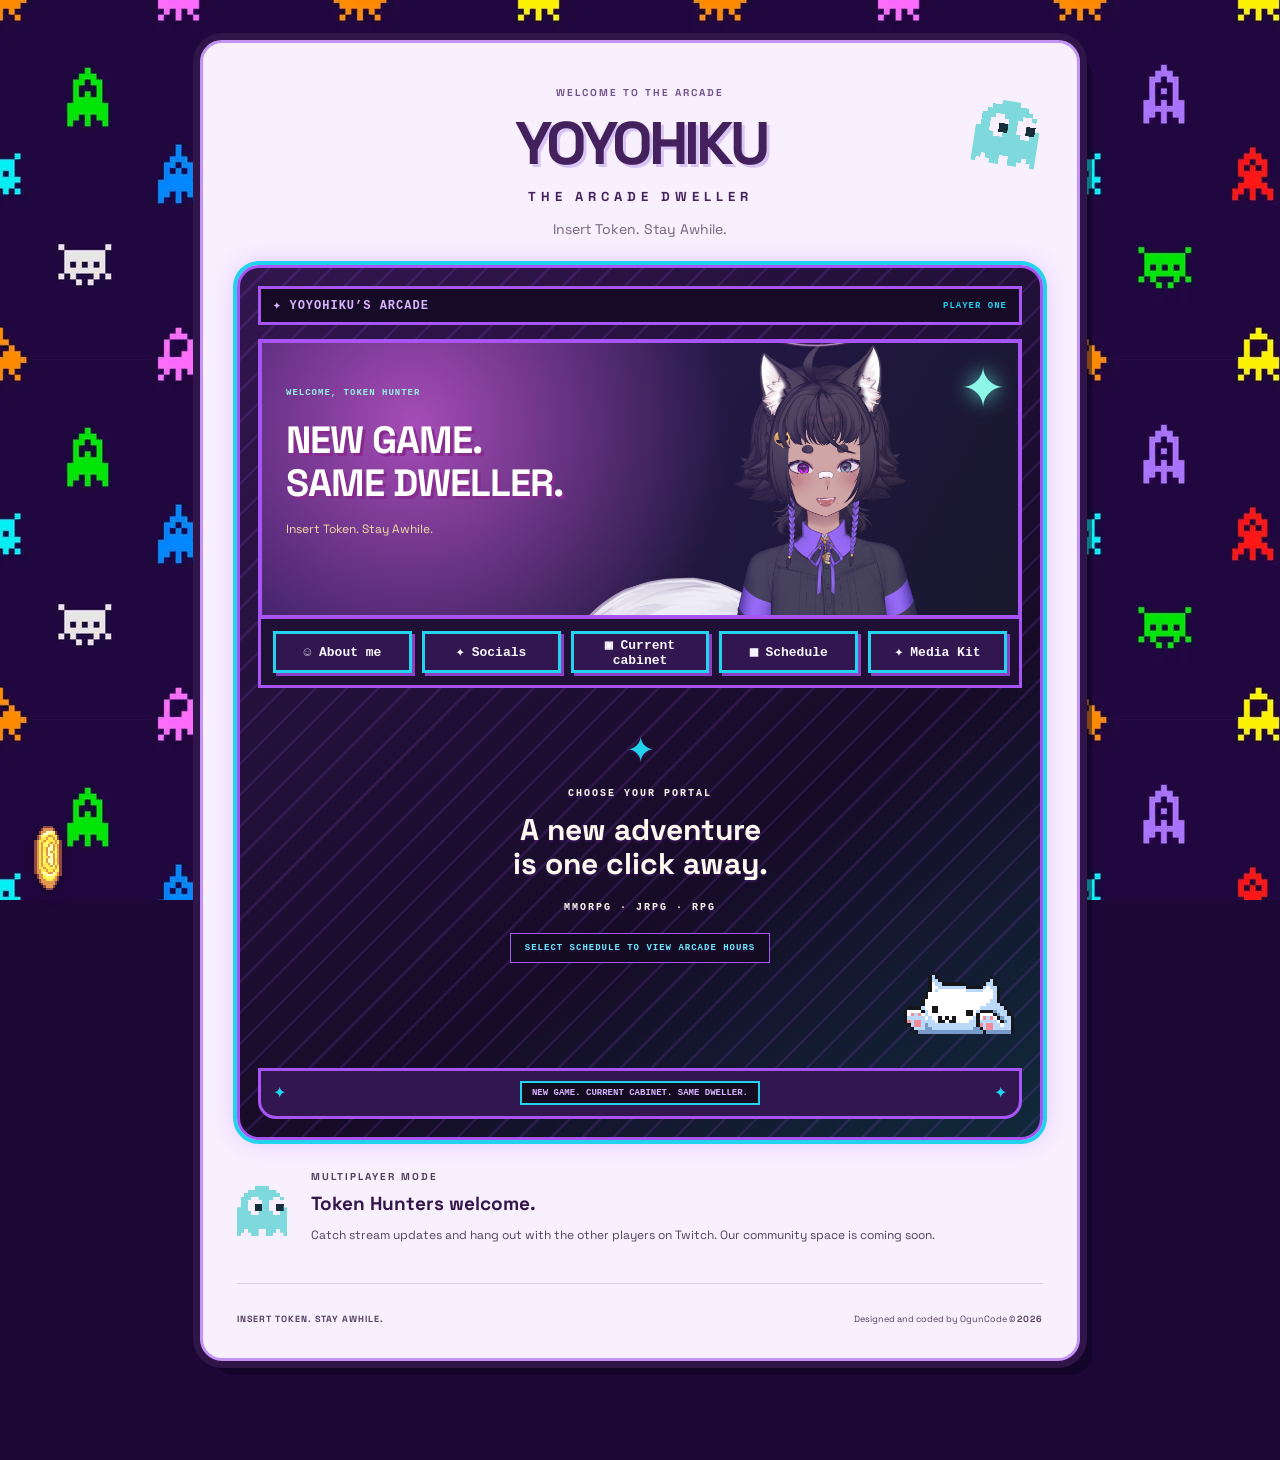
==== commit b755953d: "Add media kit and inquiry windows to the arcade menu" ====
--- a/index.html
+++ b/index.html
@@ -15,6 +15,7 @@
 <button type="button" data-popup="aboutPopup">☺ About me</button>
 <button type="button" data-popup="socialPopup">✦ Socials</button>
 <button type="button" data-popup="cabinetPopup">▣ Current cabinet</button><button type="button" id="scheduleToggle" aria-expanded="false" aria-controls="arcade-hours">▦ Schedule</button>
+<button type="button" data-popup="mediaKit" aria-controls="mediaKit" aria-haspopup="dialog">✦ Media Kit</button>
 </nav>
 <div class="retro-welcome"><span class="pixel-star" aria-hidden="true">✦</span><p>CHOOSE YOUR PORTAL</p><h3>A new adventure<br>is one click away.</h3><p>MMORPG · JRPG · RPG</p><span class="welcome-label">SELECT SCHEDULE TO VIEW ARCADE HOURS</span><img class="window-cat" src="asset/images/pixel-cat.gif" alt="Animated pixel cat"></div>
 <div class="retro-status">✦ <span>NEW GAME. CURRENT CABINET. SAME DWELLER.</span> ✦</div>
@@ -33,4 +34,28 @@
 <a class="social-button" href="mailto:yoyohiku@gmail.com"><span class="social-icon" aria-hidden="true"><svg viewBox="0 0 24 24"><path d="M2 4H22V20H2Z" fill="none" stroke="currentColor" stroke-width="2"/><path d="M2 5L12 13L22 5" fill="none" stroke="currentColor" stroke-width="2"/></svg></span><span>Email</span></a>
 
 </div></div></dialog><dialog id="cabinetPopup" aria-labelledby="cabinetPopupTitle"><div class="window-bar"><span id="cabinetPopupTitle">CURRENT CABINET</span><button type="button" class="close-popup" aria-label="Close popup">×</button></div><div class="popup-content"><section class="current-cabinet" id="current-cabinet" aria-labelledby="cabinetTitle"><div><p class="eyebrow">NOW PLAYING</p><h2 id="cabinetTitle">AION2</h2><p id="cabinetDescription">A brand-new MMO cabinet has activated. Experience the story with me.</p></div><a class="primary-button" id="cabinetButton" href="https://www.twitch.tv/yoyohiku" target="_blank" rel="noopener noreferrer">Visit the Arcade <span aria-hidden="true">↗</span></a></section>
-</div></dialog></body></html>+</div></dialog>
+<dialog id="mediaKit" aria-labelledby="kitTitle">
+  <div class="window-bar"><span>MEDIA KIT</span><button type="button" class="close-popup" aria-label="Close media kit">×</button></div>
+  <div class="popup-content">
+    <p class="eyebrow">BRAND PARTNERSHIPS</p>
+    <h2 id="kitTitle">Inside the Arcade</h2>
+    <p>Sample analytics for this preview · Views cover the last 30 days.</p>
+    <div class="kit-table"><table aria-label="Sample audience by platform"><thead><tr><th>Channel</th><th>Followers / subscribers</th><th>Views</th></tr></thead><tbody><tr><th>Twitch</th><td>80 followers</td><td>320 live views</td></tr><tr><th>YouTube</th><td>50 subscribers</td><td>2,400 views</td></tr><tr><th>TikTok</th><td>110 followers</td><td>1,800 views</td></tr></tbody></table></div>
+    <h3>Work with Yoyohiku</h3>
+    <p>Bring your RPG to the Arcade for a sponsored first look, a hands-on gameplay guide, or an Arcade Replay Short.</p>
+    <button type="button" class="primary-button" data-popup="kitInquiry">Draft a partnership inquiry</button>
+  </div>
+</dialog>
+<dialog id="kitInquiry" aria-labelledby="inquiryTitle">
+  <div class="window-bar"><span>BRAND PARTNERSHIPS</span><button type="button" class="close-popup" aria-label="Close partnership inquiry">×</button></div>
+  <div class="popup-content">
+    <h2 id="inquiryTitle">Partnership inquiry</h2>
+    <p>Draft and copy a message for Yoyohiku. Your draft stays on this device.</p>
+    <label for="brief">Campaign brief</label>
+    <textarea id="brief">Hey Yoyohiku! I’m reaching out from [brand] about [game or product]. We’re interested in [stream or Short] around [date]. Our budget is [range]. You can reach me at [email].</textarea>
+    <button type="button" class="primary-button" id="copyInquiry">Copy inquiry</button>
+    <p role="status" id="copyStatus"></p>
+  </div>
+</dialog>
+</body></html>
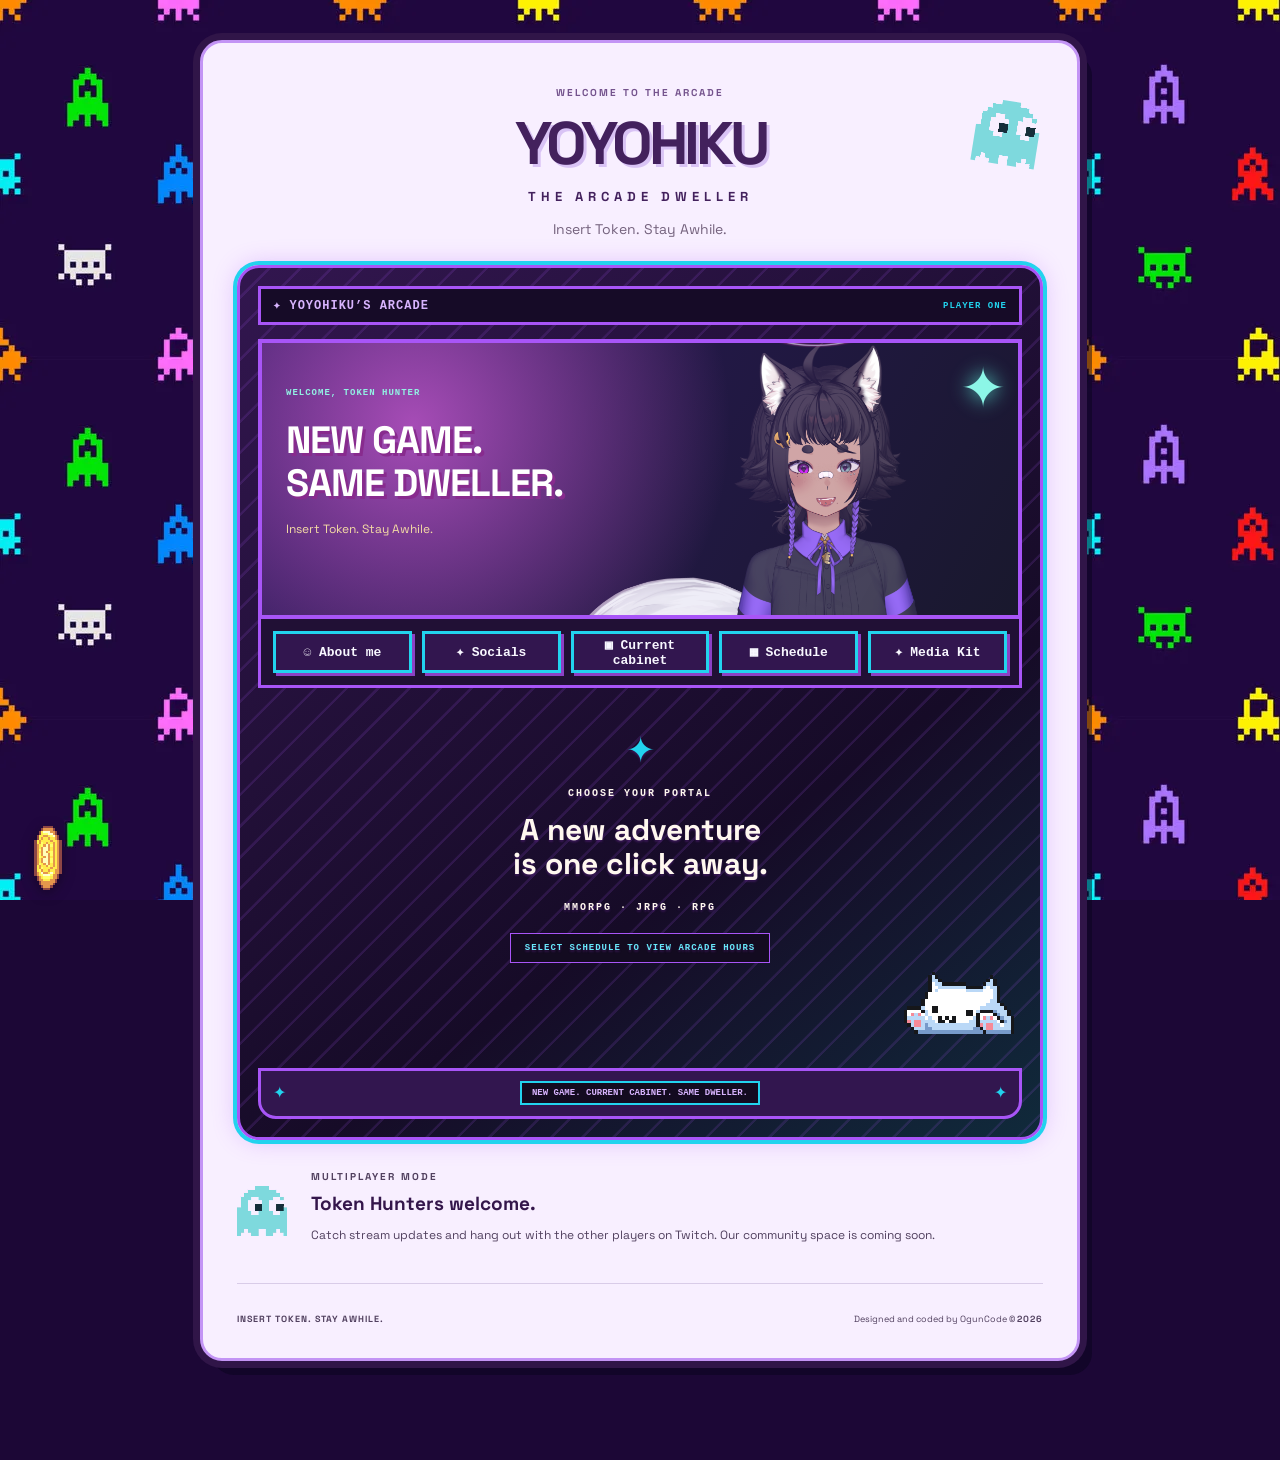
==== commit 8aa219f5: "Publish the approved Featured Work preview as the social media homepage" ====
--- a/index.html
+++ b/index.html
@@ -1,14 +1,209 @@
 <!doctype html>
-<html lang="en"><head><meta charset="UTF-8"><meta name="viewport" content="width=device-width, initial-scale=1"><meta name="description" content="Enter Yoyohiku’s Arcade. Find social links, the Current Cabinet, and the weekly Arcade Hours stream schedule."><title>Yoyohiku | The Arcade Dweller</title><link rel="stylesheet" href="css/style.css"><script src="js/schedule.js" defer></script><script src="js/script.js" defer></script></head>
+<html lang="en"><head><meta charset="UTF-8"><meta name="viewport" content="width=device-width, initial-scale=1"><meta name="description" content="Enter Yoyohiku’s Arcade. Find social links, the Current Cabinet, and the weekly Arcade Hours stream schedule."><title>Yoyohiku | The Arcade Dweller</title><style>@import url("https://fonts.googleapis.com/css2?family=Space+Grotesk:wght@400;500;600;700&display=swap");
+:root{--ink:#2c1944;--purple:#7840bd;--mint:#87e0d7;--paper:#fffdf8;--line:#d9cce8}*{box-sizing:border-box}html{scroll-behavior:smooth;scroll-padding-top:24px}body{margin:0;padding:40px 20px 70px;font-family:"Space Grotesk",Arial,sans-serif;color:var(--ink);background:#1c0736 url("[data-uri]") repeat;background-size:720px 360px;line-height:1.55}a{color:inherit}button,select{font:inherit}a,button,select{-webkit-tap-highlight-color:transparent}a:focus-visible,button:focus-visible,select:focus-visible{outline:3px solid #087b80;outline-offset:5px}button,a,select{touch-action:manipulation}.social-page{position:relative;z-index:1}.arcade-card{max-width:960px;margin:auto;background:var(--paper);border:6px solid #3c235a;border-radius:80px 80px 22px 22px;padding:48px 48px 24px;box-shadow:12px 14px 0 #0c081950}.masthead{text-align:center;position:relative;padding-bottom:36px}.eyebrow{font:700 10px/1.4 "Space Grotesk",Arial,sans-serif;letter-spacing:2px;color:#74538d;margin:0 0 12px}.masthead h1{font-size:clamp(40px,8vw,76px);line-height:1;letter-spacing:-4px;margin:10px 0 16px;color:#43215d;text-shadow:3px 3px 0 #d9c3f5}.masthead h1 span{display:block;font-size:13px;letter-spacing:5px;margin-top:16px;text-shadow:none}.masthead p{font-size:14px;color:#75637e;margin:0}.masthead-ghost{position:absolute;right:4px;top:30px;transform:rotate(9deg);mix-blend-mode:multiply;image-rendering:pixelated}.control-deck{display:grid;grid-template-columns:1fr 1fr;gap:50px;padding:30px 20px;margin:0 -14px;background:repeating-linear-gradient(135deg,transparent 0 14px,#eae2f140 14px 17px);border-block:1px solid var(--line)}.social-links{display:grid;grid-template-columns:repeat(3,1fr);gap:18px 12px}.social-button{display:flex;flex-direction:column;align-items:center;text-decoration:none;gap:5px;font-size:10px;font-weight:700;text-align:center}.social-icon{display:grid;place-items:center;width:62px;height:62px;background:#432460;border-radius:50%;color:white;font:bold 31px Arial,sans-serif;box-shadow:0 4px 0 #b8ebe2;transition:transform .2s,background .2s}.social-icon svg{width:29px;height:29px;fill:currentColor;overflow:visible}.social-button:hover .social-icon{transform:translateY(-4px);background:var(--purple)}.page-nav{display:flex;flex-direction:column;gap:15px;justify-content:center}.page-nav a{display:flex;align-items:center;gap:18px;text-decoration:none;background:#432460;color:#fff;padding:8px 18px;border-radius:30px;box-shadow:0 4px 0 #e7bb7b;font-weight:700;font-size:17px;transition:transform .2s}.page-nav a:hover{transform:translateX(4px);background:var(--purple)}.page-nav span{width:24px;text-align:center;font-size:23px}.about-section{display:grid;grid-template-columns:1fr 1fr;gap:32px;align-items:center;padding:44px 0;border-bottom:3px double #9b82b1}.portrait{background:#20162c;border:8px solid #e7def0;border-bottom-width:34px;position:relative;transform:rotate(-2deg)}.portrait img{display:block;width:100%;height:260px;object-fit:cover;object-position:center}.portrait span{position:absolute;bottom:-26px;left:0;right:0;text-align:center;font-size:10px;font-weight:bold;letter-spacing:1.5px}.about-copy h2{font-size:32px;line-height:1.1;letter-spacing:-1px;margin:0 0 18px}em{font-style:normal;color:var(--purple)}.about-copy p:not(.eyebrow){font-size:13px;color:#6b5876;margin:12px 0}.about-copy .brand-line{font-weight:bold;color:#432460!important;font-size:11px!important}.schedule-section{padding:38px 0 28px}.section-heading{display:flex;align-items:center;justify-content:space-between}.section-heading h2{font-size:42px;letter-spacing:-2px;line-height:1;margin:0}.schedule-sticker{background:#f4d486;color:#4d3514;border:1px solid #d9b564;padding:10px 16px;font-size:11px;font-weight:bold;line-height:1.3;letter-spacing:1px;transform:rotate(5deg);box-shadow:3px 3px 0 #2c194414}.section-intro{font-size:13px;color:#74617f;margin:12px 0 22px}.schedule-controls,.week-control,.zone-control{display:flex;align-items:center;gap:10px}.schedule-controls{justify-content:space-between;flex-wrap:wrap}.schedule-controls button,.schedule-controls select{background:white;border:1px solid #cdbbdc;color:#432460;padding:7px 9px;border-radius:6px;font-size:11px;cursor:pointer}.week-control button{font-size:15px;line-height:1.2;min-width:32px}.week-control span{font-size:12px;font-weight:bold;min-width:123px;text-align:center}.timezone-note{font-size:10px;color:#74617f;margin:12px 0}.schedule-grid{display:grid;grid-template-columns:repeat(4,minmax(0,1fr));gap:12px}.day-card{position:relative;background:#e8daf5;border:1px solid #d1b6e4;border-radius:6px;padding:14px 12px;min-height:130px;display:flex;flex-direction:column;box-shadow:2px 3px 0 #2c194410}.day-card.off{background:#eeeaf0;border-color:#ded5e3}.day-card.weekend{background:#f9e5b4;border-color:#e4ce92}.day-card:last-child{grid-column:span 2}.day-card.today{outline:2px solid #218f86;outline-offset:2px}.day-top{display:flex;justify-content:space-between;align-items:center;margin-bottom:14px;gap:6px}.day-name{font-size:10px;font-weight:700;letter-spacing:1px}.day-number{font-size:18px;line-height:1;font-weight:bold;color:#7e5c94}.today-tag{font-size:8px;position:absolute;top:-8px;left:12px;background:#23766f;color:white;border-radius:3px;padding:1px 5px;letter-spacing:.7px}.day-card h3{font-size:13px;line-height:1.3;margin:0 0 7px}.day-card p{font-size:11px;margin:auto 0 0}.day-card small{font-size:9px;margin-top:4px;color:#796582}.next-stream{background:#2a183d;color:#fff;padding:20px;margin-top:20px;border-radius:8px;display:flex;align-items:center;justify-content:space-between;gap:16px;border-bottom:4px solid #8bdbd0}.next-stream .eyebrow{font-size:8px;color:#c4a3e8;margin-bottom:6px}.next-stream h3{font-size:18px;margin:0}.next-stream p:not(.eyebrow){font-size:10px;margin:4px 0;color:#dbcaea}.countdown-wrap{text-align:right;flex-shrink:0}.countdown-wrap strong{font-size:21px;color:#9eeadf;font-variant-numeric:tabular-nums;letter-spacing:1px}.countdown-wrap span{display:block;font-size:9px;color:#c3b0d1}.schedule-note{font-size:10px;text-align:center;color:#796582;margin:10px 0 0}.current-cabinet{display:flex;gap:24px;align-items:center;justify-content:space-between;border-block:3px double #9b82b1;padding:26px 0}.current-cabinet h2{font-size:27px;line-height:1;margin:8px 0}.current-cabinet p:not(.eyebrow){font-size:12px;color:#74617f;max-width:400px;margin:10px 0}.primary-button{flex-shrink:0;text-decoration:none;padding:12px 16px;background:#432460;color:white;border-radius:6px;font-size:12px;font-weight:bold;box-shadow:3px 3px 0 #ba9cda}.primary-button:hover{background:var(--purple)}.community{display:flex;align-items:center;gap:24px;padding:30px 0}.community img{mix-blend-mode:multiply;image-rendering:pixelated}.community h2{font-size:19px;margin:0}.community p:not(.eyebrow){font-size:12px;color:#74617f;margin:8px 0}.community .eyebrow{margin-bottom:5px}.page-footer{border-top:1px solid var(--line);padding-top:20px;display:flex;align-items:center;justify-content:space-between;gap:14px;color:#796582;font-size:9px}.page-footer span{font-weight:bold;letter-spacing:1px}.skip-link{position:fixed;top:-100px;left:20px;z-index:20;background:white;padding:12px}.skip-link:focus{top:15px}.sr-only{position:absolute;width:1px;height:1px;padding:0;margin:-1px;overflow:hidden;clip:rect(0,0,0,0);white-space:nowrap;border:0}
+@media(max-width:700px){body{padding:16px 12px 35px}.arcade-card{border-width:4px;border-radius:45px 45px 18px 18px;padding:30px 24px 20px}.masthead-ghost{width:42px;height:42px;right:0;top:0}.masthead h1{letter-spacing:-2px;font-size:48px}.masthead h1 span{font-size:10px;letter-spacing:3px}.masthead>.eyebrow{font-size:8px}.control-deck{gap:24px;padding:22px 10px;margin:0}.social-icon{width:48px;height:48px;font-size:25px}.social-links{gap:14px 8px}.page-nav a{font-size:12px;gap:8px;padding:6px 10px}.page-nav span{font-size:19px}.about-section{gap:22px}.portrait img{height:210px}.about-copy h2{font-size:25px}.schedule-grid{grid-template-columns:repeat(2,minmax(0,1fr))}.day-card:last-child{grid-column:span 2}.section-heading h2{font-size:36px}.next-stream{padding:16px}.countdown-wrap strong{font-size:17px}.primary-button{padding:10px;font-size:11px}.page-footer{flex-direction:column;gap:0;text-align:center}}
+@media(max-width:450px){.arcade-card{padding:28px 17px 20px}.masthead-ghost{top:-10px;width:32px;height:32px}.masthead h1{font-size:42px}.control-deck{grid-template-columns:1fr;gap:24px}.control-deck>section>.eyebrow{text-align:center}.social-links{grid-template-columns:repeat(3,1fr);gap:18px}.social-icon{width:54px;height:54px}.page-nav{display:grid;grid-template-columns:1fr 1fr;gap:12px}.page-nav a{font-size:11px;padding:7px 9px;gap:6px}.page-nav span{width:15px}.about-section{grid-template-columns:1fr;padding:30px 0}.portrait{max-width:270px;width:100%;margin:auto}.portrait img{height:220px}.about-copy{padding-top:6px}.about-copy h2 br{display:none}.about-copy h2{font-size:29px}.schedule-sticker{font-size:9px;padding:8px}.section-heading h2{font-size:33px}.schedule-controls{gap:12px}.zone-control{width:100%;justify-content:space-between}.next-stream{align-items:flex-start;flex-direction:column;gap:10px}.countdown-wrap{text-align:left}.current-cabinet{align-items:flex-start;flex-direction:column;gap:10px}.community{gap:14px}.community img{width:36px;height:36px}.community h2{font-size:17px}}
+@media(prefers-reduced-motion:reduce){html{scroll-behavior:auto}*,*::before,*::after{animation:none!important;transition:none!important}}
+/* The supplied coin follows scroll progress across the bottom edge. */
+.scroll-coin-track { position: fixed; left: 16px; right: 16px; bottom: max(10px, env(safe-area-inset-bottom)); height: 64px; z-index: 3; pointer-events: none; }
+.scroll-coin { display: block; width: 64px; height: 64px; object-fit: contain; image-rendering: pixelated; filter: drop-shadow(0 3px 6px #10051999); transform: translateX(var(--coin-x, 0px)); will-change: transform; }
+body { padding-bottom: 100px; }
+@media (max-width: 450px) { .scroll-coin-track { height: 48px; left: 10px; right: 10px; } .scroll-coin { width: 48px; height: 48px; } }
+@media (prefers-reduced-motion: reduce) { .scroll-coin-track { display: none; } }
+
+/* Cabinet artwork stays in its original proportions. */
+.cabinet-shell { position: relative; max-width: 720px; margin: 0 auto; background: #171135; border-radius: 12px; overflow: hidden; }
+.cabinet-art { position: relative; }
+.cabinet-art > img { width: 100%; height: auto; display: block; }
+.cabinet-marquee { position: absolute; top: 6%; left: 12%; right: 12%; height: 13%; display: flex; flex-direction: column; align-items: center; justify-content: center; color: white; text-align: center; }
+.cabinet-marquee span { font-size: 11px; font-weight: bold; letter-spacing: 3px; color: #fcdf35; }
+.cabinet-marquee strong { font-size: clamp(16px, 2.5vw, 26px); letter-spacing: 1px; text-shadow: 0 0 12px #e58bff; }
+.cabinet-shell .control-deck { position: absolute; top: 38%; left: 15%; width: 70%; height: 30%; margin: 0; padding: 12px 6px; border: 0; background: transparent; display: grid; grid-template-columns: 1fr 1fr; gap: 22px; align-items: center; }
+.cabinet-shell .eyebrow { color: #fff; font-size: 8px; letter-spacing: 1px; text-align: center; margin-bottom: 12px; }
+.cabinet-shell .social-links { gap: 12px 8px; }
+.cabinet-shell .social-button { color: white; font-size: 9px; text-shadow: 0 1px 2px #160d38; }
+.cabinet-shell .social-icon { width: 44px; height: 44px; font-size: 24px; background: #301053; box-shadow: 0 3px 0 #f8ce37; }
+.cabinet-shell .social-icon svg { width: 24px; height: 24px; }
+.cabinet-shell .page-nav { display: flex; gap: 11px; }
+.cabinet-shell .page-nav a { min-height: 40px; padding: 6px 10px; font-size: 11px; gap: 8px; background: #301053; }
+.cabinet-shell .page-nav span { font-size: 19px; width: 20px; }
+.cabinet-shell a:focus-visible { outline-color: #fff538; }
+.cabinet-mobile-screen { display: none; }
+@media (max-width: 700px) {
+ .cabinet-shell .control-deck { position: relative; top: auto; left: auto; width: 100%; height: auto; padding: 24px 20px 30px; gap: 24px; background: #241044; border-top: 3px solid #f5d531; }
+ .cabinet-shell .social-icon { width: 48px; height: 48px; }
+ .cabinet-shell .page-nav a { min-height: 44px; }
+ .cabinet-mobile-screen { position: absolute; top: 42%; left: 17%; right: 17%; height: 23%; display: flex; flex-direction: column; align-items: center; justify-content: center; color: #fff437; font-weight: bold; font-size: clamp(17px, 4vw, 28px); letter-spacing: 2px; text-shadow: 0 2px 6px #21003b; }
+ .cabinet-mobile-screen span { color: white; font-size: 11px; margin-top: 8px; letter-spacing: 3px; }
+}
+@media (max-width: 450px) {
+ .cabinet-shell .control-deck { grid-template-columns: 1fr; }
+ .cabinet-shell .page-nav { display: grid; grid-template-columns: 1fr 1fr; gap: 14px; }
+ .cabinet-shell .social-button { font-size: 11px; }
+ .cabinet-marquee span { font-size: 8px; letter-spacing: 2px; }
+ .cabinet-marquee strong { font-size: 14px; letter-spacing: 0; }
+}
+
+/* Retro window preview: the menu remains inside the cabinet on all screens. */
+body { background-attachment: fixed; }
+.arcade-card { max-width: 880px; padding: 28px 34px 22px; border-radius: 22px; border: 3px solid #c394f5; background: #f8efff; box-shadow: 0 0 0 7px #301548, 12px 14px 0 #09051c80; }
+.masthead { padding: 8px 0 25px; }
+.masthead h1 { font-size: clamp(35px,6vw,60px); }
+.cabinet-shell { max-width: 640px; border: 1px solid #7545ba; box-shadow: 0 8px 28px #4d14792b; }
+.cabinet-marquee strong { font-size: clamp(14px,3vw,27px); }
+.arcade-screen { position:absolute; top:37%; left:14%; width:72%; height:33%; border:3px solid #72f4ef; border-radius:22px; overflow:hidden; background:linear-gradient(145deg,#31125f,#7849aa 58%,#359aab); color:#fff; box-shadow:inset 0 0 22px #0007,0 0 12px #3affef88; display:flex; flex-direction:column; }
+.screen-bar { display:flex; justify-content:space-between; padding:5px 13px; background:#230e45; color:#a7fff4; font:bold 9px monospace; letter-spacing:2px; }
+.screen-content { display:grid; grid-template-columns:42% 58%; flex:1; min-height:0; padding:12px; gap:0; align-items:center; }
+.screen-player { min-width:0; align-self:stretch; display:flex; flex-direction:column; justify-content:center; }
+.screen-player img { width:100%; height:140px; object-fit:cover; border-radius:50%; border:3px solid #f0b4ec; background:#160d24; }
+.screen-player span { font:bold 7px monospace; text-align:center; margin-top:9px; color:#fce48f; }
+.screen-menu { padding-left:16px; }
+.screen-menu p { font:bold 8px monospace; letter-spacing:1px; color:#ffde8f; margin:0 0 10px; }
+.screen-menu button { display:block; width:100%; border:1px solid #f5b9ff; background:#2c1549; color:white; text-align:left; padding:9px 10px; margin:6px 0; font:bold 12px monospace; box-shadow:3px 3px 0 #f68ee5; cursor:pointer; }
+.screen-menu button:hover { background:#f7d870; color:#271437; transform:translateX(2px); }
+.screen-menu button:focus-visible { outline:3px solid #ffef62; outline-offset:2px; }
+.screen-bottom { padding:5px; text-align:center; font:bold 8px monospace; letter-spacing:2px; background:#24103d; color:#fde087; }
+dialog { padding:0; width:min(690px,calc(100% - 28px)); max-height:90vh; overflow:auto; border:3px solid #f3b4eb; border-radius:12px; color:#2c1944; background:#f9efff; box-shadow:7px 7px 0 #37b9c5,0 0 50px #cf49ff55; }
+dialog::backdrop { background:#100620bf; backdrop-filter:blur(5px); }
+.window-bar { display:flex; align-items:center; justify-content:space-between; padding:9px 14px; background:repeating-linear-gradient(135deg,#5b258e 0 10px,#6c339e 10px 12px); color:white; font:bold 12px monospace; letter-spacing:1px; }
+.close-popup { width:34px; height:34px; border:2px solid #ffc6f0; background:#291143; color:white; cursor:pointer; font:24px monospace; }
+.popup-content { padding:24px; }
+.popup-content .about-section { padding:0; border:0; }
+.popup-content .social-links { margin:25px 0; gap:22px; }
+.popup-content .social-button { font-size:13px; }
+.popup-content .current-cabinet { border:0; }
+.popup-content h2 { margin-top:0; }
+@media(max-width:700px) {
+ .arcade-card { padding:22px 14px; }
+ .screen-content { padding:7px; }
+ .screen-player img { height:clamp(70px,22vw,140px); }
+ .screen-menu { padding-left:10px; }
+ .screen-menu button { padding:7px; font-size:11px; margin:5px 0; }
+ .screen-menu p { font-size:7px; margin-bottom:5px; letter-spacing:0; }
+ .screen-bar { font-size:7px; letter-spacing:1px; padding:4px 10px; }
+ .screen-bottom { font-size:6px; letter-spacing:1px; padding:3px; }
+}
+@media(max-width:450px) {
+ body { padding-inline:10px; }
+ .arcade-card { padding-inline:8px; }
+ .arcade-screen { border-radius:14px; border-width:2px; }
+ .screen-player span { display:none; }
+ .screen-menu button { font-size:9px; padding:5px 4px; margin:4px 0; min-height:24px; }
+ .screen-menu p { font-size:6px; }
+ .screen-player img { height:70px; border-width:2px; }
+ .screen-content { padding:4px; }
+ .screen-menu { padding-left:7px; }
+ .popup-content { padding:18px; }
+ .masthead-ghost { display:none; }
+}
+
+/* Reference-inspired striped arcade window. */
+.retro-box { padding:18px; border:3px solid #6343aa; border-radius:22px; background:repeating-linear-gradient(135deg,transparent 0 19px,#ffe6f57a 20px 22px),linear-gradient(145deg,#ed76b7,#b579d0 57%,#6459b9); box-shadow:0 0 0 5px #f4df9e,7px 9px 0 #65378433; overflow:hidden; }
+.retro-title { background:#fff1ce; border:3px solid #ce5fa2; color:#7a378e; padding:9px 12px; font:bold 12px monospace; letter-spacing:1px; margin-bottom:14px; display:flex; justify-content:space-between; gap:12px; }
+.retro-title span { font-size:9px; align-self:center; }
+.retro-banner { height:280px; display:flex; position:relative; overflow:hidden; border:4px solid #f6e2ad; background:radial-gradient(circle at 20% 30%,#a64cb6,transparent 50%),linear-gradient(120deg,#2b185d,#19182d); }
+.banner-copy { position:relative; z-index:1; width:54%; padding:35px 0 20px 24px; color:white; }
+.banner-copy>span { font:bold 9px monospace; letter-spacing:1px; color:#92f1e3; }
+.banner-copy h2 { font-size:clamp(24px,4vw,38px); line-height:1.12; letter-spacing:-1px; margin:16px 0; text-shadow:3px 3px #882b8e; }
+.banner-copy p { color:#f5dca4; font-size:12px; }
+.retro-banner img { position:absolute; height:100%; width:65%; right:-7%; object-fit:cover; object-position:center; mix-blend-mode:screen; }
+.banner-star { position:absolute; right:12px; top:3px; color:#8cf6e7; font-size:55px; text-shadow:0 0 20px #56dcca; }
+.retro-menu { display:flex; gap:10px; background:#9444a5; padding:12px; border:3px solid #f3daab; border-top:0; }
+.retro-menu button { flex:1; min-height:42px; border:3px solid #56d3dc; background:#fff2df; color:#963c92; font:bold 13px monospace; cursor:pointer; box-shadow:3px 3px 0 #6c2a84; }
+.retro-menu button:hover { background:#c5fff2; transform:translateY(-2px); }
+.retro-menu button:focus-visible { outline:3px solid #fff460; outline-offset:3px; }
+.retro-welcome { text-align:center; padding:35px 10px; color:#fff8ef; text-shadow:0 2px 2px #64268f66; }
+.pixel-star { color:#fff1b8; font-size:35px; }
+.retro-welcome p { font:bold 10px monospace; letter-spacing:2px; }
+.retro-welcome h3 { font-size:30px; line-height:1.15; margin:14px 0 20px; }
+.welcome-label { display:inline-block; background:#552c82; color:#fcebb7; font:bold 9px monospace; letter-spacing:1px; padding:9px 14px; margin-top:10px; border:1px solid #e8b5eb; }
+.retro-status { display:flex; justify-content:space-between; align-items:center; gap:10px; background:#ed8ac2; border:3px solid #f5dda1; border-radius:0 0 18px 18px; color:#fff5c9; padding:10px 12px; }
+.retro-status span { text-align:center; background:#fff0da; border:2px solid #ce61a8; color:#794286; font:bold 9px monospace; padding:5px 10px; }
+.schedule-section { margin-top:12px; }
+@media(max-width:600px){
+ .retro-box { padding:10px; border-radius:15px; }
+ .retro-title { font-size:9px; padding:7px; letter-spacing:0; }
+ .retro-title span { display:none; }
+ .retro-banner { height:220px; }
+ .banner-copy { padding:24px 0 12px 12px; width:60%; }
+ .banner-copy>span { font-size:7px; }
+ .banner-copy h2 { font-size:23px; }
+ .banner-copy p { font-size:10px; }
+ .retro-banner img { right:-13%; width:77%; }
+ .retro-menu { gap:6px; padding:8px 5px; }
+ .retro-menu button { font-size:9px; padding:4px; border-width:2px; }
+ .retro-welcome { padding:24px 8px; }
+ .retro-welcome h3 { font-size:25px; }
+ .retro-status { padding:7px; gap:5px; }
+ .retro-status span { font-size:7px; padding:5px; }
+}
+
+/* Arcade Dweller palette and corner companion. */
+.retro-box { border-color:#a855f7; background:repeating-linear-gradient(135deg,transparent 0 19px,#a855f725 20px 22px),linear-gradient(145deg,#32164f,#160b27 65%,#102a3b); box-shadow:0 0 0 4px #22d3ee,0 0 24px #a855f755; }
+.retro-title { background:#160b27; border-color:#a855f7; color:#d8b4fe; }
+.retro-title span { color:#22d3ee; }
+.retro-banner { border-color:#a855f7; }
+.retro-menu { background:#211035; border-color:#a855f7; flex-wrap:wrap; }
+.retro-menu button { color:#f8f7ff; background:#32164f; border-color:#22d3ee; box-shadow:3px 3px 0 #8c41c5; }
+.retro-menu button:hover,.retro-menu button[aria-expanded="true"] { background:#22d3ee; color:#160b27; }
+.retro-welcome { position:relative; padding-bottom:105px; }
+.pixel-star { color:#22d3ee; }
+.welcome-label { background:#130b20; border-color:#a855f7; color:#67e8f9; }
+.window-cat { position:absolute; right:8px; bottom:0; width:110px; height:110px; object-fit:contain; image-rendering:pixelated; pointer-events:none; }
+.retro-status { background:#32164f; border-color:#a855f7; color:#22d3ee; }
+.retro-status span { background:#130b20; border-color:#22d3ee; color:#d8b4fe; }
+.schedule-section[hidden] { display:none; }
+@media(max-width:600px) { .retro-menu button { flex:1 1 40%; font-size:11px; } .window-cat { width:90px; height:90px; } .welcome-label { font-size:7px; } }
+@media(prefers-reduced-motion:reduce) { .window-cat { display:none; } }
+/* Explicit foreground colors keep the schedule readable on light cards. */
+.schedule-section { color:#261334; }
+.schedule-section h2 { color:#261334; }
+.schedule-section h2 em { color:#64239a; }
+.schedule-section .eyebrow,
+.schedule-section .section-intro,
+.schedule-section .timezone-note,
+.schedule-section .schedule-note { color:#51405f; }
+.schedule-controls, .week-control span { color:#261334; }
+.schedule-controls button,.schedule-controls select { color:#34164b; background:#fff; border-color:#88649f; }
+.day-card { background:#e9d9fa; border-color:#9771b7; color:#281337; }
+.day-card.off { background:#e6e0ec; border-color:#a196ad; color:#382941; }
+.day-card.weekend { background:#ffe3a0; border-color:#b68b35; color:#3b270a; }
+.day-card .day-name,.day-card h3,.day-card p { color:inherit; }
+.day-card .day-number { color:#56336c; }
+.day-card.weekend .day-number { color:#694713; }
+.day-card small { color:#51405f; }
+.day-card.today { outline-color:#08776e; }
+.today-tag { background:#075e56; color:#fff; }
+.next-stream { color:#fff; background:#241132; }
+.next-stream h3 { color:#fff; }
+.next-stream .eyebrow { color:#e0c4ff; }
+.next-stream p:not(.eyebrow),.countdown-wrap span { color:#eee1fa; }
+.countdown-wrap strong { color:#8ffff0; }
+.community h2 { color:#34164b; }
+.community .eyebrow,.community p:not(.eyebrow),.page-footer { color:#51405f; }
+
+.kit-table { overflow-x:auto; margin:1rem 0 1.5rem; }
+.kit-table table { width:100%; border-collapse:collapse; font-variant-numeric:tabular-nums; }
+.kit-table th, .kit-table td { text-align:left; padding:.6rem; border-bottom:1px solid var(--line); }
+.kit-table thead { background:#32164f; color:#f8f7ff; }
+#kitInquiry textarea { display:block; width:100%; min-height:9rem; margin:.4rem 0 1rem; padding:.7rem; font:inherit; }
+#mediaKit{max-height:90dvh;overflow:auto}
+#mediaKit .window-bar{position:sticky;top:0;z-index:1}
+.kit-work{display:grid;grid-template-columns:repeat(2,minmax(0,1fr));gap:.8rem}
+.kit-work article{background:#211035;color:#f8f7ff;border-radius:.8rem;overflow:hidden}
+.kit-work video{width:100%;height:clamp(170px,32vh,260px);object-fit:contain;display:block;background:#12091e}
+.kit-work article div{padding:.8rem}.kit-work small{color:#b9f7ff}.kit-work h4{margin:.3rem 0 0;line-height:1.25}
+@media(max-width:480px){.kit-work{grid-template-columns:1fr}}
+</style></head>
 <body><a class="skip-link" href="#arcade-hours">Skip to stream schedule</a>
-<div class="scroll-coin-track" aria-hidden="true"><img id="scrollCoin" class="scroll-coin" src="asset/images/scroll-coin.gif" alt="" width="64" height="64"></div>
+<div class="scroll-coin-track" aria-hidden="true"><img id="scrollCoin" class="scroll-coin" src="[data-uri]" alt="" width="64" height="64"></div>
 <main class="social-page" id="socialPage"><article class="arcade-card" id="home">
-<header class="masthead"><span class="eyebrow">WELCOME TO THE ARCADE</span><h1>YOYOHIKU<span>THE ARCADE DWELLER</span></h1><p>Insert Token. Stay Awhile.</p><img class="masthead-ghost" src="asset/images/arcade-ghost.jpg" alt="" width="64" height="64"></header>
+<header class="masthead"><span class="eyebrow">WELCOME TO THE ARCADE</span><h1>YOYOHIKU<span>THE ARCADE DWELLER</span></h1><p>Insert Token. Stay Awhile.</p><img class="masthead-ghost" src="[data-uri]" alt="" width="64" height="64"></header>
 <section class="retro-box" aria-label="Yoyohiku arcade menu">
 <div class="retro-title">✦ YOYOHIKU’S ARCADE <span>PLAYER ONE</span></div>
 <div class="retro-banner">
 <div class="banner-copy"><span>WELCOME, TOKEN HUNTER</span><h2>NEW GAME.<br>SAME DWELLER.</h2><p>Insert Token. Stay Awhile.</p></div>
-<img src="asset/images/vts_2026-09-15_19-41-35.png" alt="Yoyohiku’s VTuber avatar">
+<img src="[data-uri]